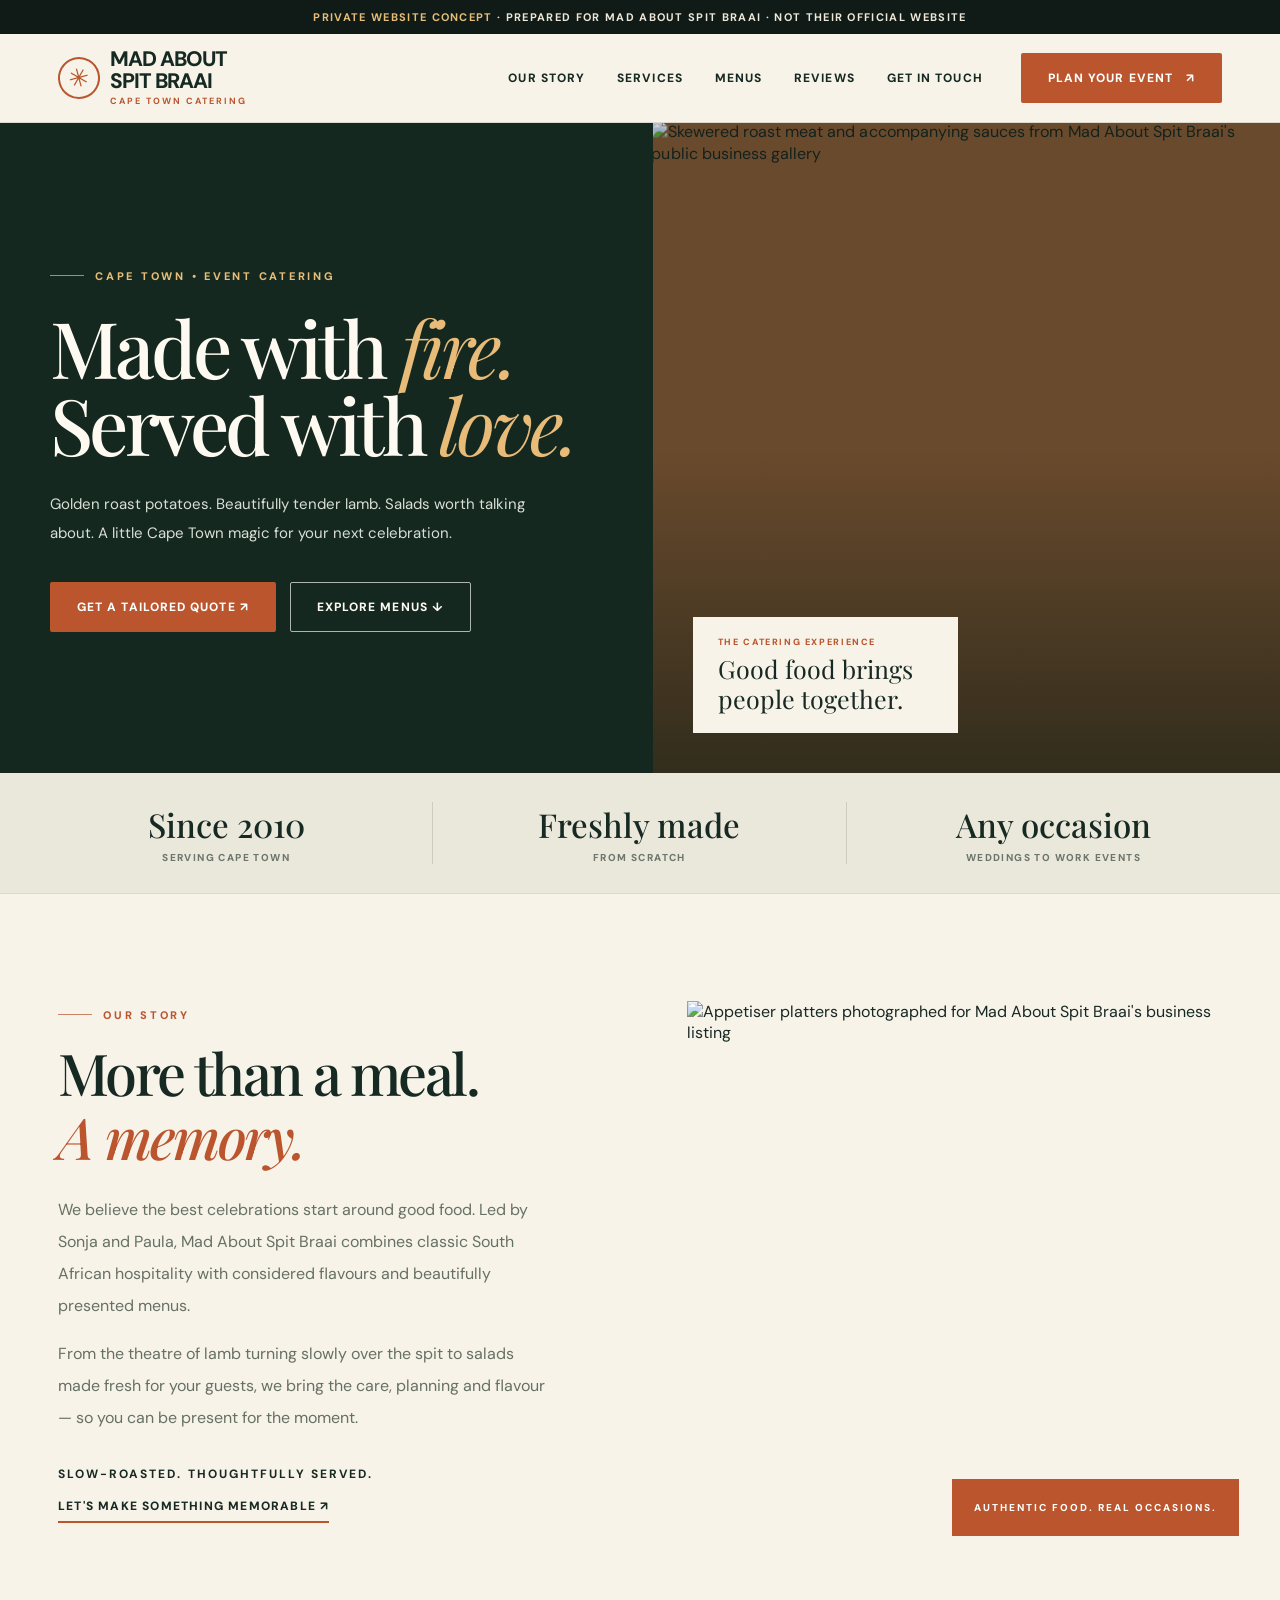
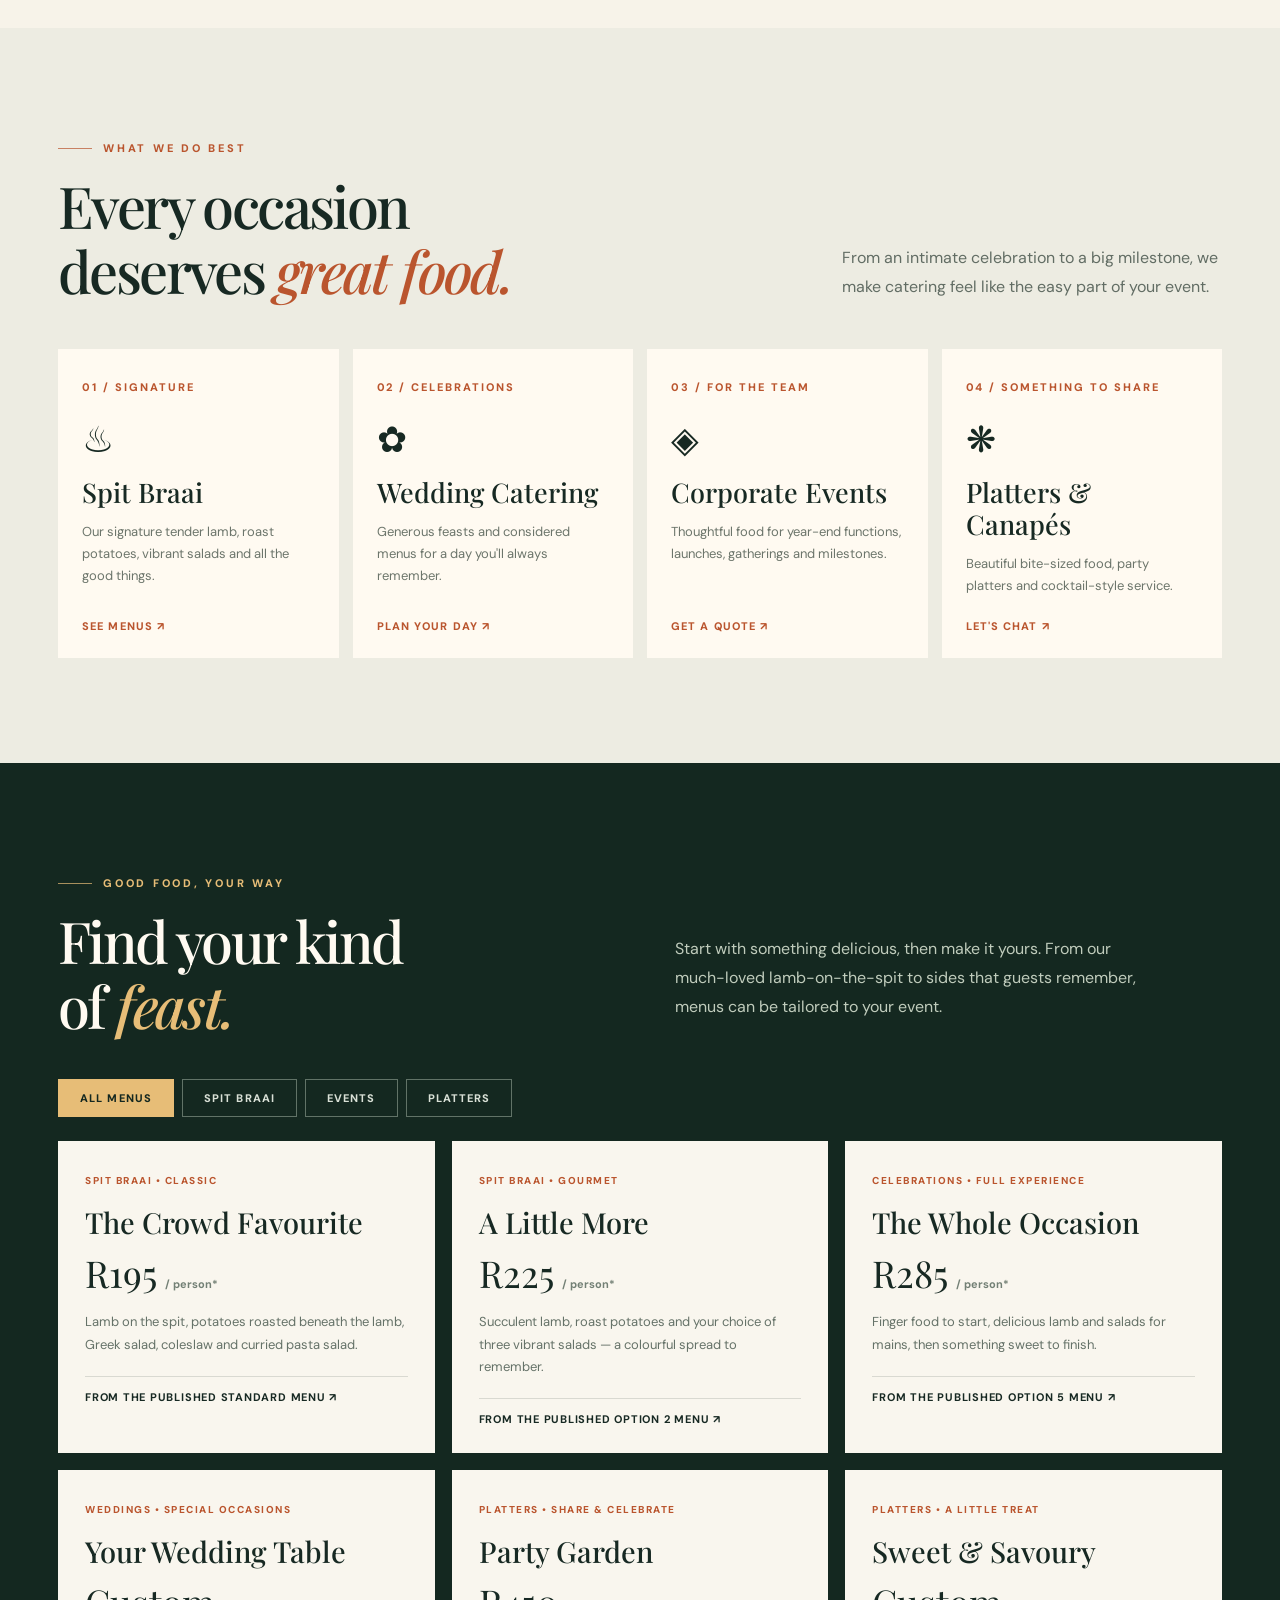
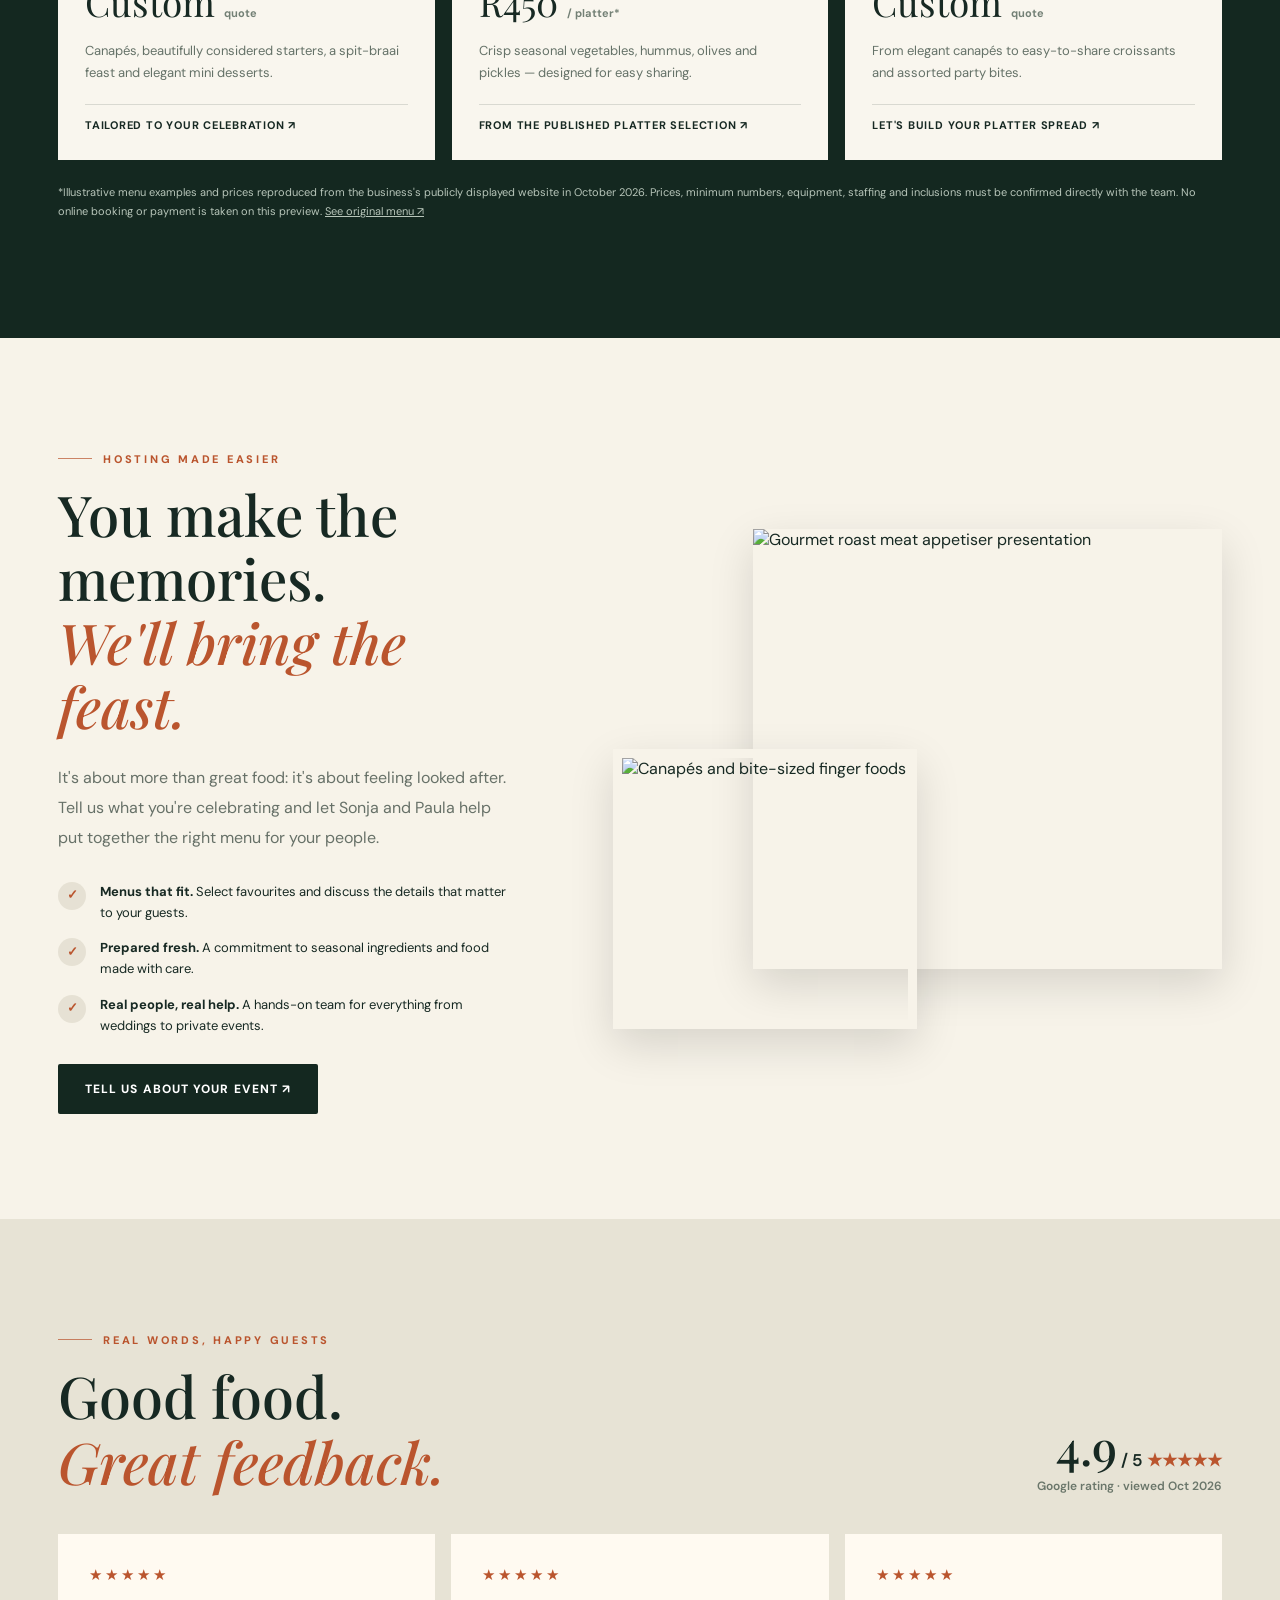
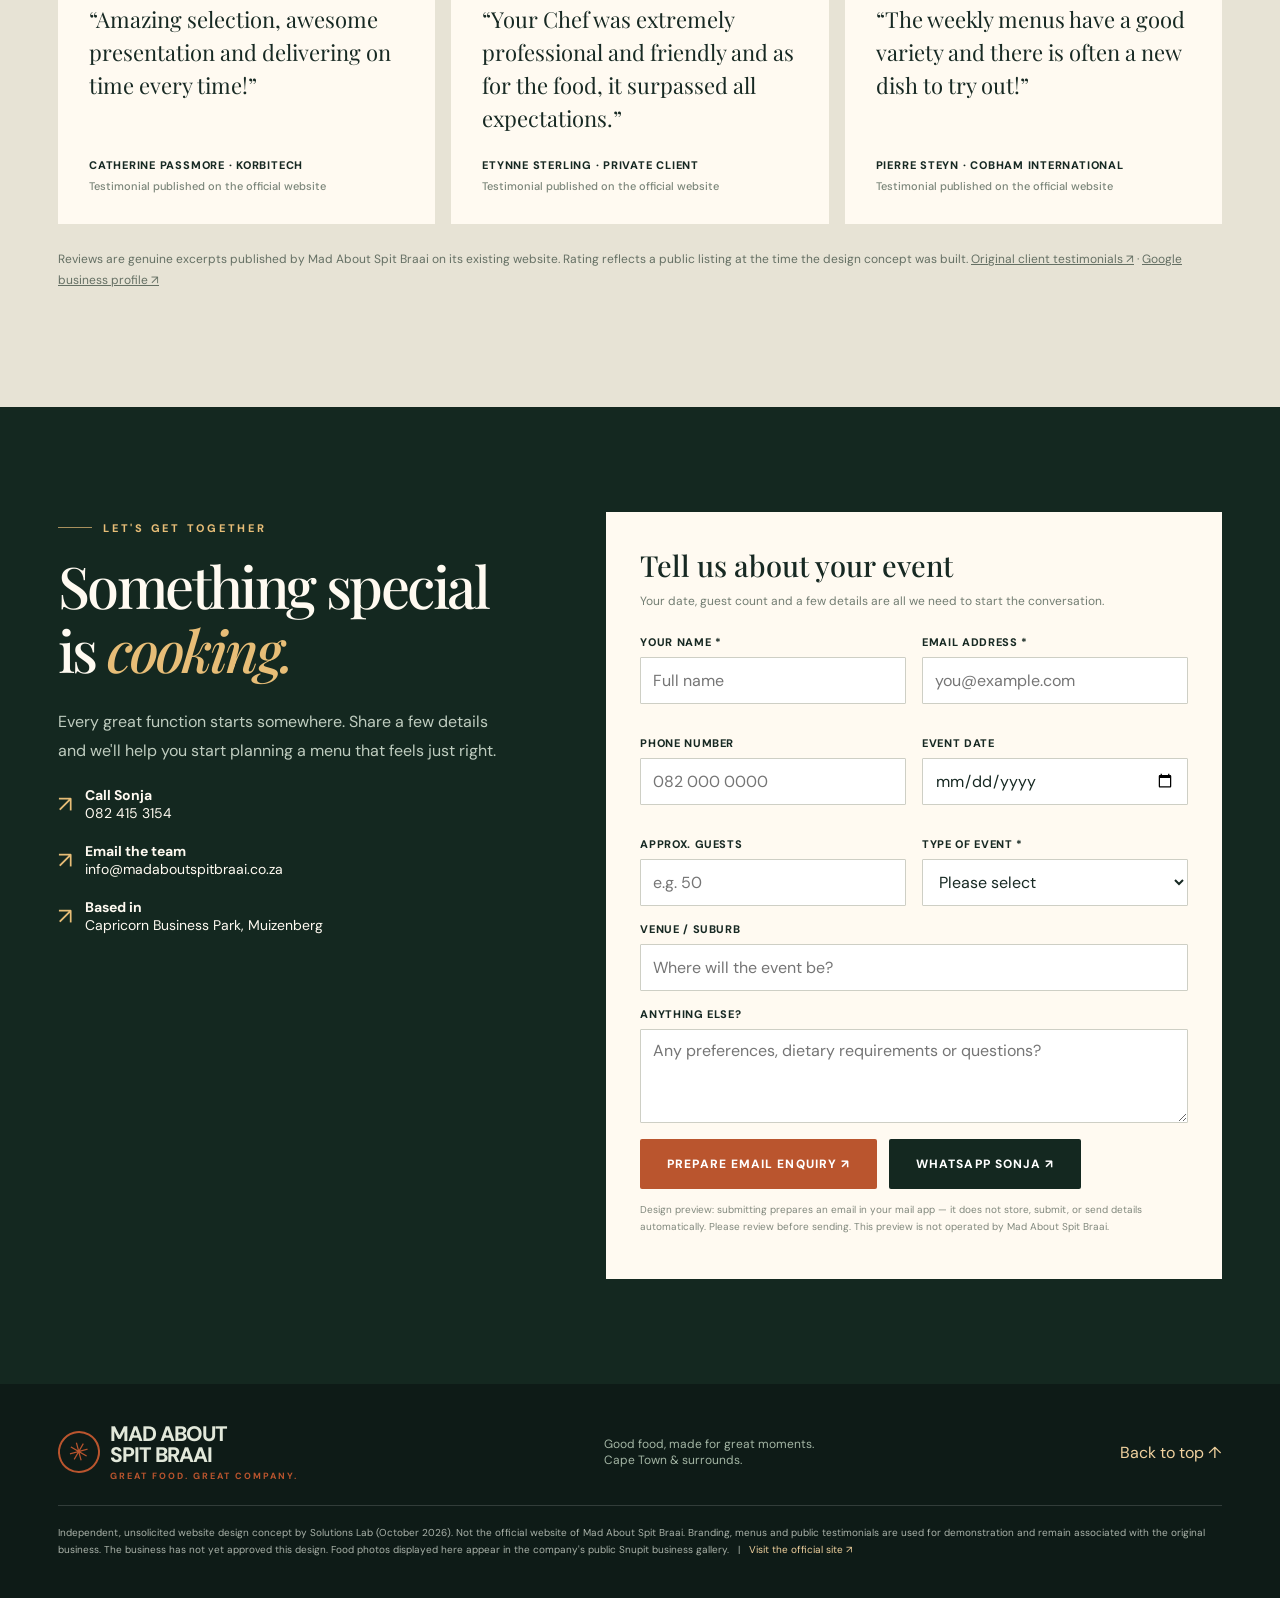
==== mad-about-spit-braai-concept/index.html @ 14ebb10b "Add independent Mad About Spit Braai catering concept landing page" ====
<!doctype html>
<html lang="en-ZA">
<head>
<meta charset="UTF-8"><meta name="viewport" content="width=device-width, initial-scale=1">
<meta name="theme-color" content="#18302b"><meta name="robots" content="noindex,nofollow">
<meta name="description" content="A fresh website concept for Mad About Spit Braai — memorable Cape Town catering, from slow-roasted lamb to elegant event menus.">
<title>Mad About Spit Braai | Cape Town Event Catering — Design Concept</title>
<link rel="preconnect" href="https://fonts.googleapis.com"><link rel="preconnect" href="https://fonts.gstatic.com" crossorigin>
<link href="https://fonts.googleapis.com/css2?family=DM+Sans:wght@400;500;600;700;800&family=Playfair+Display:wght@400;500;600;700&display=swap" rel="stylesheet">
<style>
:root{--ink:#172923;--deep:#142820;--cream:#f7f3e9;--paper:#fffaf1;--terra:#ba552e;--gold:#e7bd77;--muted:#6c776e;--line:#dcd9cc;--round:18px}
*{box-sizing:border-box}html{scroll-behavior:smooth;scroll-padding-top:90px}body{margin:0;background:var(--cream);color:var(--ink);font-family:"DM Sans",sans-serif;-webkit-font-smoothing:antialiased}button,input,select,textarea{font:inherit}a{color:inherit;text-decoration:none}img{display:block;max-width:100%}button{cursor:pointer}::selection{background:var(--gold);color:var(--ink)}.container{max-width:1240px;margin:auto;padding:0 38px}.preview{background:#101b17;color:#ede8d9;font-size:11px;font-weight:700;letter-spacing:.12em;text-transform:uppercase;text-align:center;padding:10px 15px}.preview span{color:var(--gold)}.header{height:89px;background:rgba(247,243,233,.97);border-bottom:1px solid var(--line);position:sticky;top:0;z-index:30;backdrop-filter:blur(14px)}.nav{height:100%;display:flex;align-items:center;gap:38px;justify-content:space-between}.brand{display:flex;align-items:center;gap:10px;flex-shrink:0}.brand-mark{width:42px;height:42px;border:2px solid var(--terra);display:grid;place-items:center;border-radius:50%;color:var(--terra);font-size:25px;transform:rotate(-15deg)}.brand-text{font-weight:800;line-height:1.03;letter-spacing:-.045em;font-size:21px}.brand-text small{display:block;letter-spacing:.22em;font-size:9px;font-weight:700;margin-top:5px;color:var(--terra)}.navlinks{display:flex;align-items:center;gap:32px;margin-left:auto;font-size:12px;text-transform:uppercase;letter-spacing:.09em;font-weight:800}.navlinks a:hover{color:var(--terra)}.btn{display:inline-flex;justify-content:center;align-items:center;gap:13px;border:1px solid transparent;border-radius:2px;min-height:50px;padding:0 26px;font-size:12px;font-weight:800;letter-spacing:.09em;text-transform:uppercase;transition:transform .2s,background .2s,color .2s}.btn:hover{transform:translateY(-2px)}.btn-primary{background:var(--terra);color:white}.btn-primary:hover{background:#a14626}.btn-dark{background:var(--deep);color:white}.btn-dark:hover{background:#32493d}.btn-outline{color:var(--paper);border-color:rgba(255,255,255,.65)}.btn-outline:hover{background:#ffffff20}.menu-btn{display:none;border:0;background:transparent;font-size:28px;color:var(--ink)}
.eyebrow{text-transform:uppercase;font-weight:800;font-size:11px;letter-spacing:.25em;display:inline-flex;align-items:center;gap:11px}.eyebrow:before{content:"";height:1px;width:34px;background:currentColor;opacity:.7}.hero{min-height:650px;display:grid;grid-template-columns:51% 49%;position:relative}.hero-copy{background:var(--deep);color:var(--paper);padding:80px max(45px,calc((100vw - 1180px)/2)) 75px max(38px,calc((100vw - 1180px)/2));display:flex;flex-direction:column;align-items:flex-start;justify-content:center}.hero .eyebrow{color:var(--gold)}h1,h2,h3,.serif{font-family:"Playfair Display",Georgia,serif;font-weight:500}h1{font-size:clamp(62px,6.1vw,101px);line-height:.99;letter-spacing:-.048em;margin:26px 0}h1 em{color:#e8bb79;font-weight:400} .hero-p{font-size:15px;color:#d9dfd4;line-height:1.95;max-width:490px;margin:0 0 34px}.hero-actions{display:flex;gap:14px;flex-wrap:wrap}.hero-media{min-height:600px;position:relative;overflow:hidden;background:#6a4a2d}.hero-media img{width:100%;height:100%;object-fit:cover;object-position:44% 50%;filter:brightness(.81) saturate(1.04);transform:scale(1.005)}.hero-media:after{content:"";position:absolute;inset:0;background:linear-gradient(0deg,rgba(5,22,15,.56),transparent 50%)}.hero-stamp{position:absolute;bottom:40px;left:40px;z-index:2;background:var(--cream);color:var(--ink);padding:19px 25px;font-family:"Playfair Display",serif;font-size:25px;line-height:1.2;max-width:265px}.hero-stamp span{font:800 9px "DM Sans",sans-serif;letter-spacing:.18em;text-transform:uppercase;color:var(--terra);display:block;margin-bottom:6px}
.stats{border-bottom:1px solid var(--line);background:#eae7db}.stats-row{display:grid;grid-template-columns:repeat(3,1fr);padding:29px 0}.stat{text-align:center;border-right:1px solid #cbcdbf}.stat:last-child{border-right:0}.stat strong{display:block;font:500 33px "Playfair Display",serif}.stat span{display:block;font-size:10px;text-transform:uppercase;letter-spacing:.14em;font-weight:800;color:#6d766c;margin-top:5px}
section{padding:105px 0}.section-head{display:flex;gap:30px;align-items:end;justify-content:space-between;margin-bottom:47px}.section-head h2,.intro h2,.menu-intro h2,.quote-intro h2{font-size:clamp(40px,4.5vw,67px);line-height:1.12;letter-spacing:-.045em;margin:18px 0 0}.section-head p{max-width:380px;line-height:1.8;color:#626d64;margin:0}.emphasis{font-style:italic;color:var(--terra)}
.intro-layout{display:grid;grid-template-columns:1fr 1fr;gap:8%;align-items:center}.intro-photo{height:520px;position:relative}.intro-photo img{width:100%;height:100%;object-fit:cover}.intro-photo:after{content:"AUTHENTIC FOOD. REAL OCCASIONS.";position:absolute;bottom:-15px;right:-17px;padding:22px;background:var(--terra);color:#fff;font-size:10px;letter-spacing:.2em;font-weight:800}.intro h2{margin-bottom:25px}.intro p{color:#667065;line-height:2;max-width:490px}.intro h4{font-size:12px;letter-spacing:.17em;text-transform:uppercase;margin:32px 0 9px}.intro .under{display:inline-block;border-bottom:2px solid var(--terra);padding:7px 0;font-weight:800;font-size:12px;letter-spacing:.1em;text-transform:uppercase}
.services{background:#edece2}.service-grid{display:grid;grid-template-columns:repeat(4,minmax(0,1fr));gap:14px}.service{background:var(--paper);min-height:280px;padding:31px 24px 25px;display:flex;flex-direction:column;transition:transform .2s,box-shadow .2s}.service:hover{transform:translateY(-5px);box-shadow:0 12px 24px #0000000e}.service .num{font-size:11px;letter-spacing:.18em;color:var(--terra);font-weight:800}.service .glyph{font-size:36px;margin:22px 0 14px}.service h3{font-size:27px;line-height:1.18;margin:0 0 12px}.service p{font-size:13px;line-height:1.7;color:#6c756b;margin:0}.service a{font-weight:800;text-transform:uppercase;letter-spacing:.1em;font-size:11px;margin-top:auto;padding-top:22px;color:var(--terra)}
.menus{background:var(--deep);color:var(--paper)}.menu-top{display:grid;grid-template-columns:1fr 1fr;gap:70px;align-items:end;margin-bottom:42px}.menu-top p{color:#c0ccbc;line-height:1.8;max-width:470px}.menus h2 em{color:var(--gold);font-style:italic}.filter-row{display:flex;gap:8px;flex-wrap:wrap;margin-bottom:24px}.filter{border:1px solid #617367;color:#d9e0d6;background:transparent;padding:11px 21px;font-size:11px;text-transform:uppercase;letter-spacing:.1em;font-weight:800}.filter[aria-pressed="true"]{background:var(--gold);color:var(--deep);border-color:var(--gold)}.menu-cards{display:grid;grid-template-columns:repeat(3,1fr);gap:17px}.menu-card{background:#f9f6ee;color:var(--ink);padding:27px;min-height:290px}.menu-card[hidden]{display:none}.menu-card .kicker{font-size:10px;text-transform:uppercase;letter-spacing:.15em;color:var(--terra);font-weight:800}.menu-card h3{font-size:29px;margin:14px 0 7px}.menu-card .price{font-family:"Playfair Display",serif;font-size:37px;display:block;margin-bottom:14px}.menu-card .price small{font:700 11px "DM Sans",sans-serif;color:#738075}.menu-card p{font-size:13px;color:#657268;line-height:1.7;margin:0 0 20px}.menu-card .card-foot{border-top:1px solid #d9d9d1;padding-top:13px;font-size:11px;text-transform:uppercase;letter-spacing:.07em;font-weight:700}.menu-note{color:#b7c5b9;font-size:11px;line-height:1.8;margin-top:23px}
.feature{background:var(--cream)}.feature-split{display:grid;grid-template-columns:.85fr 1.15fr;gap:9%;align-items:center}.feature-copy h2{font-size:clamp(40px,4.4vw,68px);line-height:1.14;margin:16px 0 24px}.feature-copy p{color:#677168;line-height:1.9}.feature-points{margin:28px 0;display:grid;gap:15px}.feature-point{display:flex;gap:14px;align-items:start;font-size:13px;line-height:1.6}.feature-point b{border-radius:50%;background:#e6e1d4;width:28px;height:28px;display:grid;place-items:center;flex-shrink:0;color:var(--terra)}.feature-images{position:relative;min-height:500px}.feature-images img{width:77%;height:440px;object-fit:cover;margin-left:auto;box-shadow:0 16px 42px #0002}.feature-small{position:absolute;bottom:0;left:0;width:50%!important;height:280px!important;border:9px solid var(--cream)}
.reviews{background:#e7e3d5}.reviews-top{display:flex;align-items:end;justify-content:space-between;gap:25px;margin-bottom:40px}.reviews-top h2{font-size:clamp(40px,4.5vw,67px);margin:15px 0 0;line-height:1.15}.rating{font:600 17px "DM Sans",sans-serif;text-align:right}.rating strong{font:500 48px "Playfair Display",serif}.rating small{display:block;color:#6a766a;font-size:12px}.review-grid{display:grid;grid-template-columns:repeat(3,1fr);gap:16px}.review{background:#fffaf1;padding:31px;display:flex;flex-direction:column;min-height:230px}.stars{color:var(--terra);font-size:15px;letter-spacing:3px}.review q{font:400 22px/1.5 "Playfair Display",serif;display:block;margin:18px 0 23px}.review .author{margin-top:auto;font-size:11px;text-transform:uppercase;letter-spacing:.07em;font-weight:800}.review .author small{display:block;margin-top:7px;text-transform:none;letter-spacing:0;font-size:11px;font-weight:500;color:#7a8579}.reviews-note{color:#657064;font-size:12px;margin-top:25px;line-height:1.7}
.quote{background:var(--deep);color:var(--paper)}.quote-layout{display:grid;grid-template-columns:.85fr 1.15fr;gap:8%;align-items:start}.quote-intro p{color:#bfccbf;line-height:1.85;margin-top:25px}.contact-detail{display:flex;gap:13px;align-items:center;margin-top:20px;font-size:14px}.contact-detail i{font-style:normal;color:var(--gold);font-size:23px}.form-panel{background:var(--paper);color:var(--ink);padding:34px}.form-panel h3{font-size:29px;margin:0 0 7px}.form-panel .helper{font-size:12px;line-height:1.7;color:#727d72;margin:0 0 23px}.field-grid{display:grid;grid-template-columns:1fr 1fr;gap:16px}.field{display:flex;flex-direction:column;gap:8px;margin-bottom:16px}.field label{font-size:11px;font-weight:800;letter-spacing:.06em;text-transform:uppercase}.field input,.field select,.field textarea{height:47px;border:1px solid #cecfc5;padding:10px 12px;background:white;border-radius:1px;outline:none;color:var(--ink);min-width:0}.field textarea{height:94px;resize:vertical}.field input:focus,.field select:focus,.field textarea:focus{border-color:var(--terra);box-shadow:0 0 0 2px #ba552e20}.form-actions{display:flex;gap:12px;align-items:center;flex-wrap:wrap}.form-note{font-size:10px;color:#80887d;line-height:1.7;margin-top:12px}.footer{background:#0e1b17;color:#e2e8da;padding:40px 0}.footer-inner{display:flex;align-items:center;justify-content:space-between;gap:20px;flex-wrap:wrap}.footer p{font-size:12px;color:#a3b5a4}.footer a{color:#f0d19e}.footer-legal{border-top:1px solid #ffffff26;margin-top:24px;padding-top:18px;font-size:10px;color:#aab2a9;line-height:1.7}.sticky-cta{display:none}
@media(max-width:1000px){.navlinks{gap:16px}.container{padding:0 24px}.hero-copy{padding:70px 35px}.service-grid{grid-template-columns:repeat(2,1fr)}.menu-cards{grid-template-columns:repeat(2,1fr)}.review-grid{grid-template-columns:repeat(2,1fr)}.review:last-child{grid-column:1/-1}.feature-split{gap:5%}}
@media(max-width:760px){.container{padding:0 20px}.preview{font-size:9px}.header{height:70px}.nav>.btn{display:none}.menu-btn{display:block}.navlinks{display:none;position:absolute;top:70px;left:0;right:0;background:var(--cream);padding:22px 25px 27px;flex-direction:column;align-items:stretch;gap:20px;box-shadow:0 15px 18px #0002}.navlinks.open{display:flex}.brand-text{font-size:17px}.brand-mark{width:36px;height:36px}.hero{display:flex;flex-direction:column}.hero-copy{padding:55px 24px 60px}.hero-copy h1{font-size:clamp(57px,14vw,78px)}.hero-media{min-height:350px;max-height:450px;height:65vw}.hero-stamp{left:18px;bottom:18px;font-size:20px;padding:14px 17px}.stats-row{padding:23px 0;gap:4px}.stat strong{font-size:23px}.stat span{font-size:8px;letter-spacing:.07em}section{padding:72px 0}.section-head,.reviews-top{align-items:start;flex-direction:column;gap:15px}.section-head h2,.intro h2,.menu-intro h2,.feature-copy h2,.quote-intro h2,.reviews h2{font-size:42px}.intro-layout,.feature-split,.quote-layout,.menu-top{grid-template-columns:1fr;gap:30px}.intro-photo{height:360px;order:1}.intro{order:0}.intro-photo:after{right:5px}.menu-cards,.review-grid{grid-template-columns:1fr}.review:last-child{grid-column:auto}.feature-images{min-height:310px}.feature-images img{height:280px}.feature-small{height:175px!important}.rating{text-align:left}.form-panel{padding:22px}.field-grid{grid-template-columns:1fr;gap:0}.footer{padding-bottom:90px}.sticky-cta{display:flex;position:fixed;bottom:0;left:0;right:0;z-index:28;background:var(--terra);color:white;justify-content:center;align-items:center;height:58px;text-transform:uppercase;font-size:12px;letter-spacing:.09em;font-weight:800;box-shadow:0 -10px 25px #0003}.nav{gap:15px}}@media(prefers-reduced-motion:reduce){html{scroll-behavior:auto}*,*:before,*:after{transition:none!important;animation:none!important}}
</style>
</head>
<body>
<div class="preview"><span>Private website concept</span> · Prepared for Mad About Spit Braai · Not their official website</div>
<header class="header"><nav class="nav container" aria-label="Main navigation"><a class="brand" href="#top" aria-label="Mad About Spit Braai home"><span class="brand-mark">✳</span><span class="brand-text">MAD ABOUT<br>SPIT BRAAI<small>CAPE TOWN CATERING</small></span></a><div class="navlinks" id="navlinks"><a href="#about">Our story</a><a href="#services">Services</a><a href="#menus">Menus</a><a href="#reviews">Reviews</a><a href="#quote">Get in touch</a></div><a class="btn btn-primary" href="#quote">Plan your event <span aria-hidden="true">↗</span></a><button class="menu-btn" type="button" aria-label="Toggle menu" aria-expanded="false" aria-controls="navlinks" id="mobile-menu">☰</button></nav></header>
<main id="top">
<section class="hero" aria-labelledby="hero-title" style="padding:0"><div class="hero-copy"><div class="eyebrow">Cape Town • Event catering</div><h1 id="hero-title">Made with <em>fire.</em><br>Served with <em>love.</em></h1><p class="hero-p">Golden roast potatoes. Beautifully tender lamb. Salads worth talking about. A little Cape Town magic for your next celebration.</p><div class="hero-actions"><a class="btn btn-primary" href="#quote">Get a tailored quote ↗</a><a class="btn btn-outline" href="#menus">Explore menus ↓</a></div></div><div class="hero-media"><img src="https://www.snupit.co.za/content/photos/363969/363969-47be278d-78ea-4991-b6c3-64a6fa7dfa8b.jpg" alt="Skewered roast meat and accompanying sauces from Mad About Spit Braai's public business gallery" fetchpriority="high"><div class="hero-stamp"><span>The catering experience</span>Good food brings people together.</div></div></section>
<div class="stats"><div class="container stats-row"><div class="stat"><strong>Since 2010</strong><span>Serving Cape Town</span></div><div class="stat"><strong>Freshly made</strong><span>From scratch</span></div><div class="stat"><strong>Any occasion</strong><span>Weddings to work events</span></div></div></div>
<section id="about"><div class="container intro-layout"><div class="intro"><div class="eyebrow" style="color:var(--terra)">Our story</div><h2>More than a meal.<br><span class="emphasis">A memory.</span></h2><p>We believe the best celebrations start around good food. Led by Sonja and Paula, Mad About Spit Braai combines classic South African hospitality with considered flavours and beautifully presented menus.</p><p>From the theatre of lamb turning slowly over the spit to salads made fresh for your guests, we bring the care, planning and flavour — so you can be present for the moment.</p><h4>Slow-roasted. Thoughtfully served.</h4><a class="under" href="#quote">Let's make something memorable ↗</a></div><div class="intro-photo"><img loading="lazy" src="https://www.snupit.co.za/content/photos/363969/363969-740e04ae-f44c-4d8f-85fb-b9aead842db5.jpg" alt="Appetiser platters photographed for Mad About Spit Braai's business listing"></div></div></section>
<section class="services" id="services"><div class="container"><div class="section-head"><div><div class="eyebrow" style="color:var(--terra)">What we do best</div><h2>Every occasion<br>deserves <em class="emphasis">great food.</em></h2></div><p>From an intimate celebration to a big milestone, we make catering feel like the easy part of your event.</p></div><div class="service-grid"><article class="service"><span class="num">01 / SIGNATURE</span><div class="glyph" aria-hidden="true">♨</div><h3>Spit Braai</h3><p>Our signature tender lamb, roast potatoes, vibrant salads and all the good things.</p><a href="#menus">See menus ↗</a></article><article class="service"><span class="num">02 / CELEBRATIONS</span><div class="glyph" aria-hidden="true">✿</div><h3>Wedding Catering</h3><p>Generous feasts and considered menus for a day you'll always remember.</p><a href="#quote">Plan your day ↗</a></article><article class="service"><span class="num">03 / FOR THE TEAM</span><div class="glyph" aria-hidden="true">◈</div><h3>Corporate Events</h3><p>Thoughtful food for year-end functions, launches, gatherings and milestones.</p><a href="#quote">Get a quote ↗</a></article><article class="service"><span class="num">04 / SOMETHING TO SHARE</span><div class="glyph" aria-hidden="true">❋</div><h3>Platters &amp; Canapés</h3><p>Beautiful bite-sized food, party platters and cocktail-style service.</p><a href="#quote">Let's chat ↗</a></article></div></div></section>
<section id="menus" class="menus"><div class="container"><div class="menu-top"><div class="menu-intro"><div class="eyebrow" style="color:var(--gold)">Good food, your way</div><h2>Find your kind<br>of <em>feast.</em></h2></div><p>Start with something delicious, then make it yours. From our much-loved lamb-on-the-spit to sides that guests remember, menus can be tailored to your event.</p></div><div class="filter-row" aria-label="Filter menu examples"><button type="button" class="filter" data-filter="all" aria-pressed="true">All menus</button><button type="button" class="filter" data-filter="spit" aria-pressed="false">Spit braai</button><button type="button" class="filter" data-filter="event" aria-pressed="false">Events</button><button type="button" class="filter" data-filter="platters" aria-pressed="false">Platters</button></div><div class="menu-cards">
<article class="menu-card" data-category="spit"><span class="kicker">Spit braai • Classic</span><h3>The Crowd Favourite</h3><span class="price">R195 <small>/ person*</small></span><p>Lamb on the spit, potatoes roasted beneath the lamb, Greek salad, coleslaw and curried pasta salad.</p><div class="card-foot">From the published Standard menu ↗</div></article>
<article class="menu-card" data-category="spit"><span class="kicker">Spit braai • Gourmet</span><h3>A Little More</h3><span class="price">R225 <small>/ person*</small></span><p>Succulent lamb, roast potatoes and your choice of three vibrant salads — a colourful spread to remember.</p><div class="card-foot">From the published Option 2 menu ↗</div></article>
<article class="menu-card" data-category="event"><span class="kicker">Celebrations • Full experience</span><h3>The Whole Occasion</h3><span class="price">R285 <small>/ person*</small></span><p>Finger food to start, delicious lamb and salads for mains, then something sweet to finish.</p><div class="card-foot">From the published Option 5 menu ↗</div></article>
<article class="menu-card" data-category="event"><span class="kicker">Weddings • Special occasions</span><h3>Your Wedding Table</h3><span class="price">Custom <small>quote</small></span><p>Canapés, beautifully considered starters, a spit-braai feast and elegant mini desserts.</p><div class="card-foot">Tailored to your celebration ↗</div></article>
<article class="menu-card" data-category="platters"><span class="kicker">Platters • Share &amp; celebrate</span><h3>Party Garden</h3><span class="price">R450 <small>/ platter*</small></span><p>Crisp seasonal vegetables, hummus, olives and pickles — designed for easy sharing.</p><div class="card-foot">From the published platter selection ↗</div></article>
<article class="menu-card" data-category="platters"><span class="kicker">Platters • A little treat</span><h3>Sweet &amp; Savoury</h3><span class="price">Custom <small>quote</small></span><p>From elegant canapés to easy-to-share croissants and assorted party bites.</p><div class="card-foot">Let's build your platter spread ↗</div></article>
</div><p class="menu-note">*Illustrative menu examples and prices reproduced from the business's publicly displayed website in October 2026. Prices, minimum numbers, equipment, staffing and inclusions must be confirmed directly with the team. No online booking or payment is taken on this preview. <a style="text-decoration:underline" target="_blank" rel="noopener" href="https://madaboutspitbraai.co.za/spit-braai-cape-town-2/">See original menu ↗</a></p></div></section>
<section class="feature"><div class="container feature-split"><div class="feature-copy"><div class="eyebrow" style="color:var(--terra)">Hosting made easier</div><h2>You make the memories.<br><span class="emphasis">We'll bring the feast.</span></h2><p>It's about more than great food: it's about feeling looked after. Tell us what you're celebrating and let Sonja and Paula help put together the right menu for your people.</p><div class="feature-points"><div class="feature-point"><b>✓</b><span><strong>Menus that fit.</strong> Select favourites and discuss the details that matter to your guests.</span></div><div class="feature-point"><b>✓</b><span><strong>Prepared fresh.</strong> A commitment to seasonal ingredients and food made with care.</span></div><div class="feature-point"><b>✓</b><span><strong>Real people, real help.</strong> A hands-on team for everything from weddings to private events.</span></div></div><a class="btn btn-dark" href="#quote">Tell us about your event ↗</a></div><div class="feature-images"><img loading="lazy" src="https://www.snupit.co.za/content/photos/363969/363969-47be278d-78ea-4991-b6c3-64a6fa7dfa8b.jpg" alt="Gourmet roast meat appetiser presentation"><img class="feature-small" loading="lazy" src="https://www.snupit.co.za/content/photos/363969/363969-740e04ae-f44c-4d8f-85fb-b9aead842db5.jpg" alt="Canapés and bite-sized finger foods"></div></div></section>
<section class="reviews" id="reviews"><div class="container"><div class="reviews-top"><div><div class="eyebrow" style="color:var(--terra)">Real words, happy guests</div><h2>Good food.<br><span class="emphasis">Great feedback.</span></h2></div><div class="rating"><strong>4.9</strong> / 5 <span style="color:var(--terra)">★★★★★</span><small>Google rating · viewed Oct 2026</small></div></div><div class="review-grid">
<article class="review"><div class="stars" aria-label="Positive customer testimonial">★★★★★</div><q>Amazing selection, awesome presentation and delivering on time every time!</q><div class="author">Catherine Passmore · Korbitech<small>Testimonial published on the official website</small></div></article>
<article class="review"><div class="stars" aria-label="Positive customer testimonial">★★★★★</div><q>Your Chef was extremely professional and friendly and as for the food, it surpassed all expectations.</q><div class="author">Etynne Sterling · Private client<small>Testimonial published on the official website</small></div></article>
<article class="review"><div class="stars" aria-label="Positive customer testimonial">★★★★★</div><q>The weekly menus have a good variety and there is often a new dish to try out!</q><div class="author">Pierre Steyn · Cobham International<small>Testimonial published on the official website</small></div></article>
</div><p class="reviews-note">Reviews are genuine excerpts published by Mad About Spit Braai on its existing website. Rating reflects a public listing at the time the design concept was built. <a href="https://madaboutspitbraai.co.za/" target="_blank" rel="noopener" style="text-decoration:underline">Original client testimonials ↗</a> · <a href="https://www.google.com/maps/search/?api=1&amp;query=Mad%20About%20Spit%20Braai%20Cape%20Town" target="_blank" rel="noopener" style="text-decoration:underline">Google business profile ↗</a></p></div></section>
<section class="quote" id="quote"><div class="container quote-layout"><div class="quote-intro"><div class="eyebrow" style="color:var(--gold)">Let's get together</div><h2>Something special<br>is <em style="color:var(--gold)">cooking.</em></h2><p>Every great function starts somewhere. Share a few details and we'll help you start planning a menu that feels just right.</p><div class="contact-detail"><i>↗</i><div><b>Call Sonja</b><br><a href="tel:+27824153154">082 415 3154</a></div></div><div class="contact-detail"><i>↗</i><div><b>Email the team</b><br><a href="mailto:info@madaboutspitbraai.co.za">info@madaboutspitbraai.co.za</a></div></div><div class="contact-detail"><i>↗</i><div><b>Based in</b><br>Capricorn Business Park, Muizenberg</div></div></div><div class="form-panel"><h3>Tell us about your event</h3><p class="helper">Your date, guest count and a few details are all we need to start the conversation.</p><form id="event-form"><div class="field-grid"><div class="field"><label for="name">Your name *</label><input id="name" name="name" type="text" placeholder="Full name" required maxlength="100"></div><div class="field"><label for="email">Email address *</label><input id="email" name="email" type="email" placeholder="you@example.com" required maxlength="150"></div><div class="field"><label for="phone">Phone number</label><input id="phone" name="phone" type="tel" placeholder="082 000 0000" maxlength="30"></div><div class="field"><label for="date">Event date</label><input id="date" name="date" type="date"></div><div class="field"><label for="guests">Approx. guests</label><input id="guests" name="guests" type="number" min="1" max="5000" placeholder="e.g. 50"></div><div class="field"><label for="type">Type of event *</label><select id="type" name="type" required><option value="">Please select</option><option>Spit braai</option><option>Wedding</option><option>Corporate event</option><option>Private celebration</option><option>Platters / cocktails</option><option>Something else</option></select></div></div><div class="field"><label for="place">Venue / suburb</label><input id="place" name="place" type="text" placeholder="Where will the event be?" maxlength="150"></div><div class="field"><label for="notes">Anything else?</label><textarea id="notes" name="notes" placeholder="Any preferences, dietary requirements or questions?" maxlength="2000"></textarea></div><div class="form-actions"><button class="btn btn-primary" type="submit">Prepare email enquiry ↗</button><a class="btn btn-dark" id="whatsapp-link" href="https://wa.me/27824153154?text=Hi%20Sonja%2C%20I'd%20like%20to%20ask%20about%20catering%20for%20an%20event." target="_blank" rel="noopener">WhatsApp Sonja ↗</a></div><p class="form-note">Design preview: submitting prepares an email in your mail app — it does not store, submit, or send details automatically. Please review before sending. This preview is not operated by Mad About Spit Braai.</p></form></div></div></section>
</main>
<footer class="footer"><div class="container"><div class="footer-inner"><div class="brand"><span class="brand-mark">✳</span><span class="brand-text">MAD ABOUT<br>SPIT BRAAI<small>GREAT FOOD. GREAT COMPANY.</small></span></div><p>Good food, made for great moments.<br>Cape Town &amp; surrounds.</p><a href="#top">Back to top ↑</a></div><div class="footer-legal">Independent, unsolicited website design concept by Solutions Lab (October 2026). Not the official website of Mad About Spit Braai. Branding, menus and public testimonials are used for demonstration and remain associated with the original business. The business has not yet approved this design. Food photos displayed here appear in the company's public Snupit business gallery. &nbsp; | &nbsp; <a href="https://madaboutspitbraai.co.za/" target="_blank" rel="noopener">Visit the official site ↗</a></div></div></footer>
<a class="sticky-cta" href="#quote">Plan your event <span style="margin-left:12px">↗</span></a>
<script>
(function(){
const menu=document.getElementById('mobile-menu'), links=document.getElementById('navlinks');
menu.addEventListener('click',()=>{let open=links.classList.toggle('open');menu.setAttribute('aria-expanded',String(open));menu.textContent=open?'✕':'☰'});
links.querySelectorAll('a').forEach(a=>a.addEventListener('click',()=>{links.classList.remove('open');menu.setAttribute('aria-expanded','false');menu.textContent='☰'}));
document.querySelectorAll('.filter').forEach(button=>button.addEventListener('click',()=>{const cat=button.dataset.filter;document.querySelectorAll('.filter').forEach(x=>x.setAttribute('aria-pressed',String(x===button)));document.querySelectorAll('.menu-card').forEach(card=>{card.hidden=cat!=='all'&&card.dataset.category!==cat})}));
const form=document.getElementById('event-form');
form.addEventListener('submit',function(event){event.preventDefault();if(!form.reportValidity())return;const data=new FormData(form);const get=x=>String(data.get(x)||'').trim();const body=['Hello Sonja and Paula,','','I would like a catering quote for my event.','', 'Name: '+get('name'),'Email: '+get('email'),'Phone: '+(get('phone')||'Not provided'),'Event date: '+(get('date')||'To be confirmed'),'Approx. guests: '+(get('guests')||'To be confirmed'),'Event type: '+get('type'),'Venue/suburb: '+(get('place')||'To be confirmed'),'Details: '+(get('notes')||'None yet'),'','Kind regards,',get('name')].join('\n');const url='mailto:info@madaboutspitbraai.co.za?subject='+encodeURIComponent('Catering enquiry – '+get('type'))+'&body='+encodeURIComponent(body);window.location.href=url});
})();
</script>
</body></html>
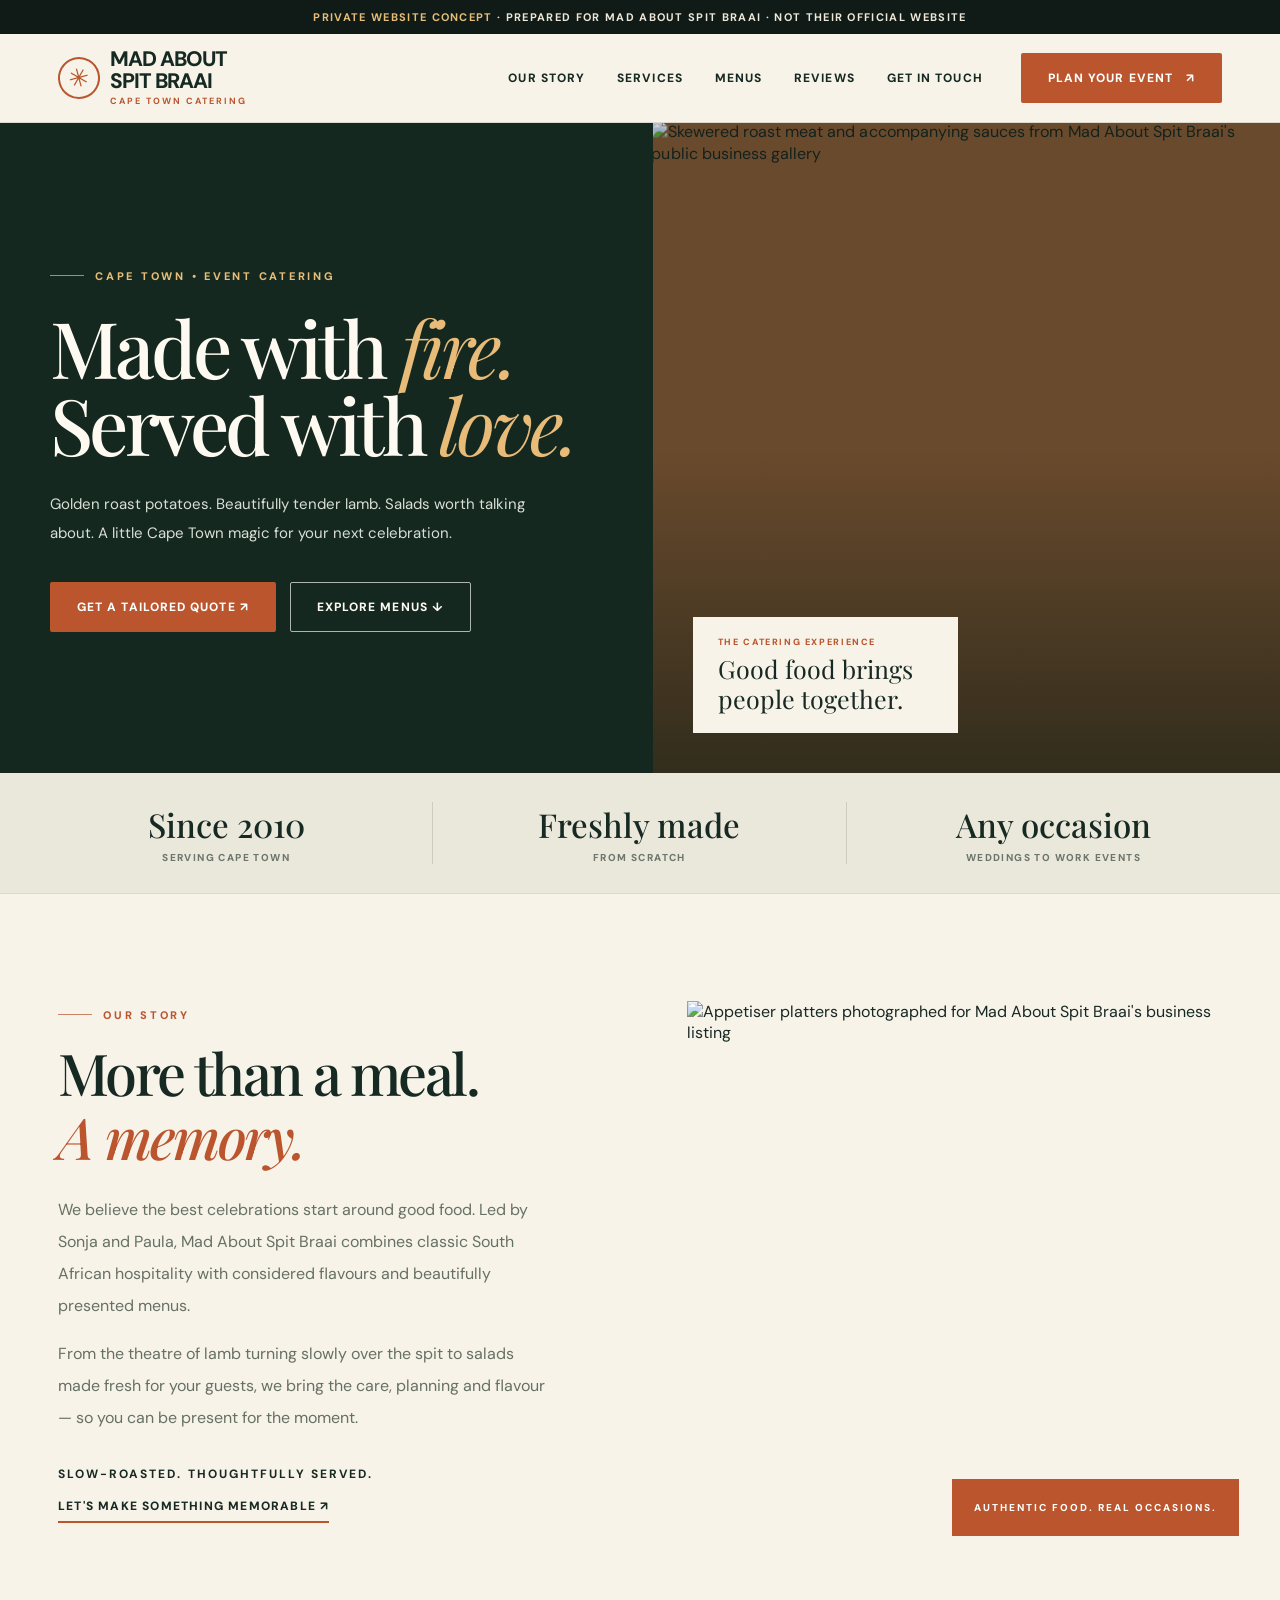
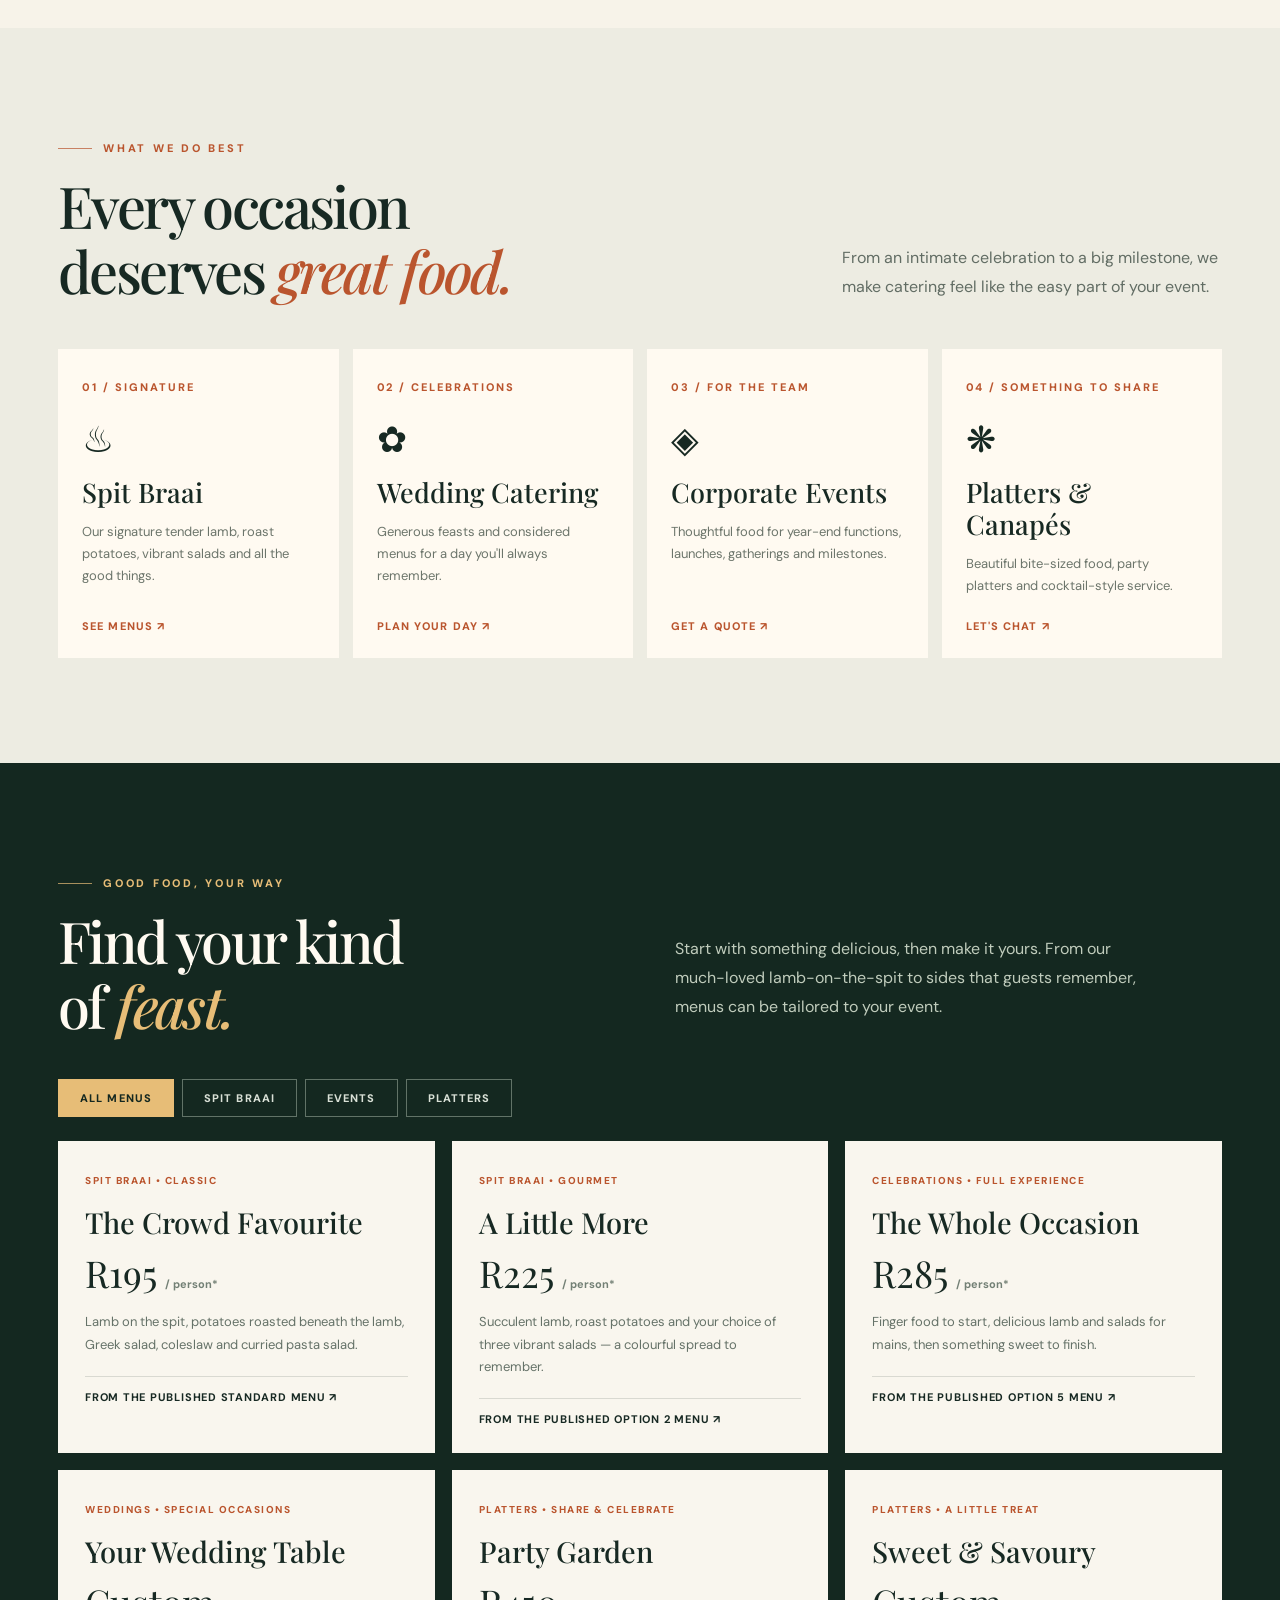
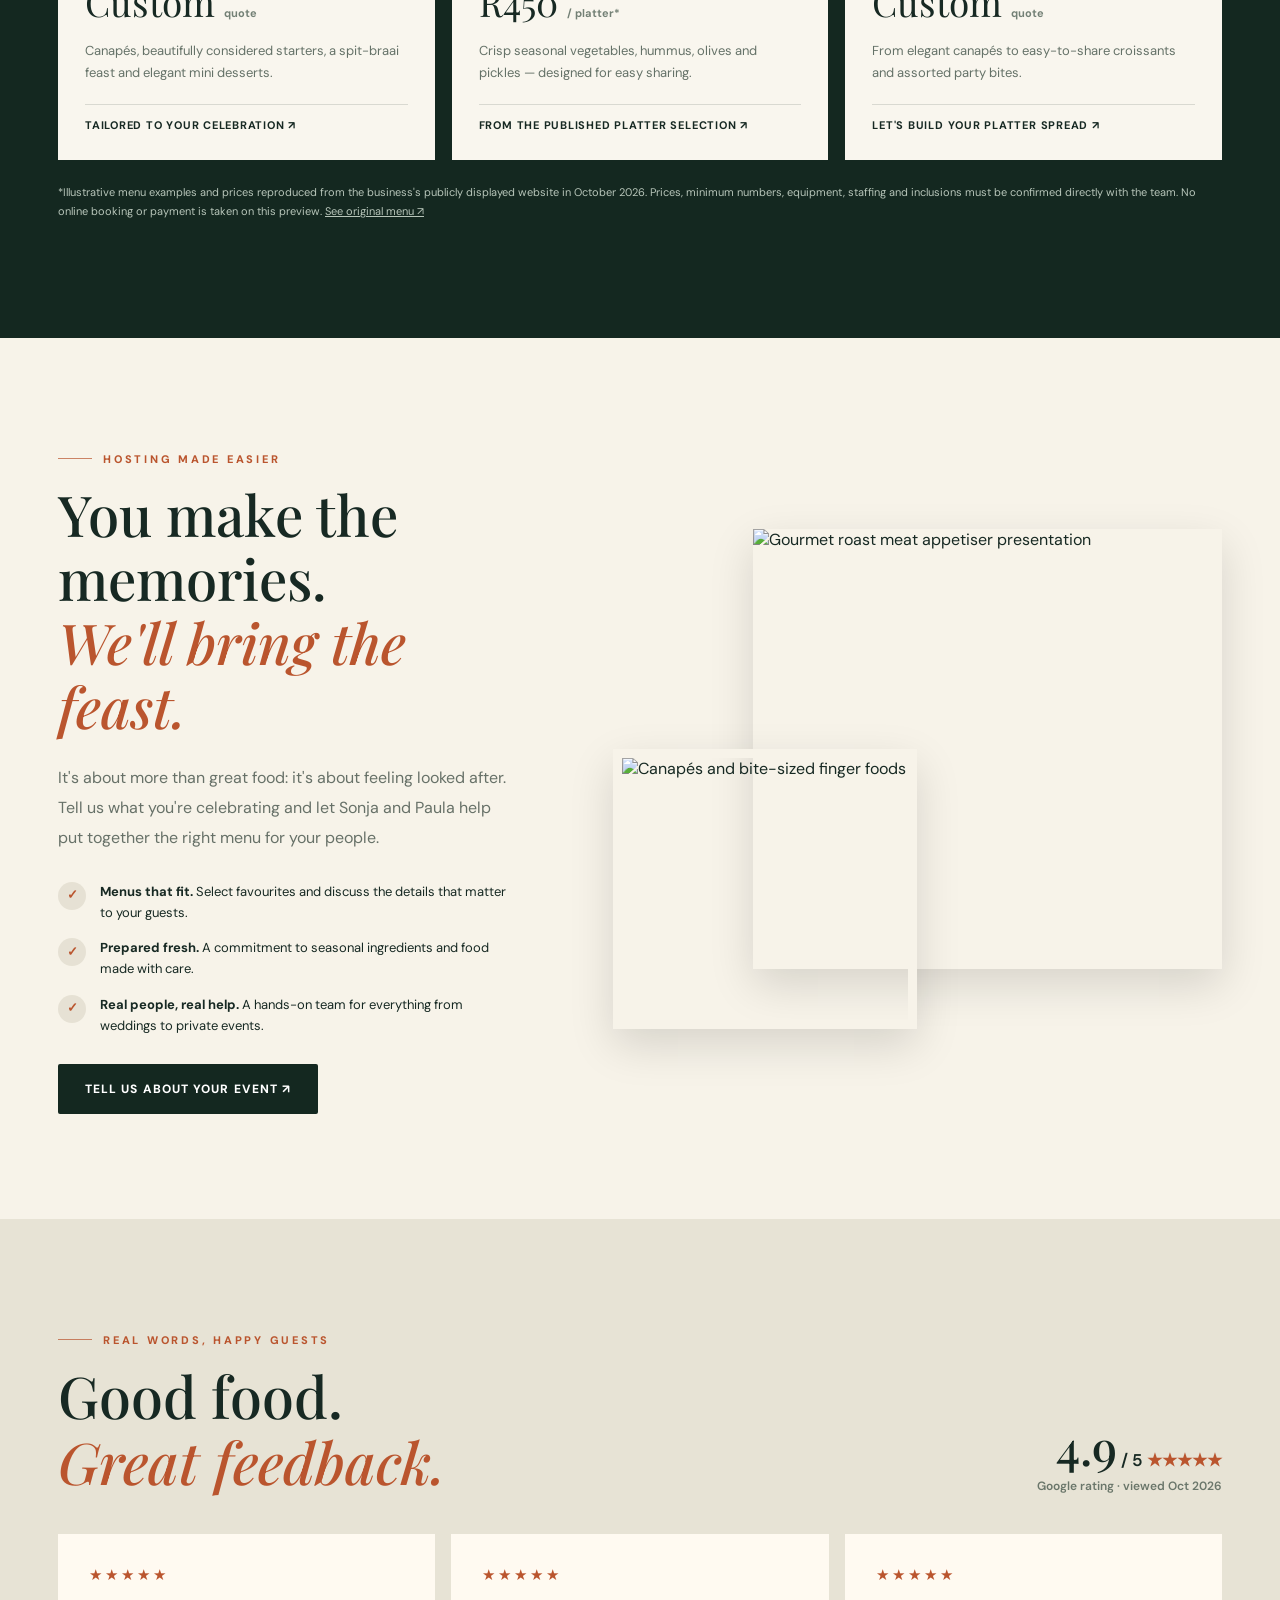
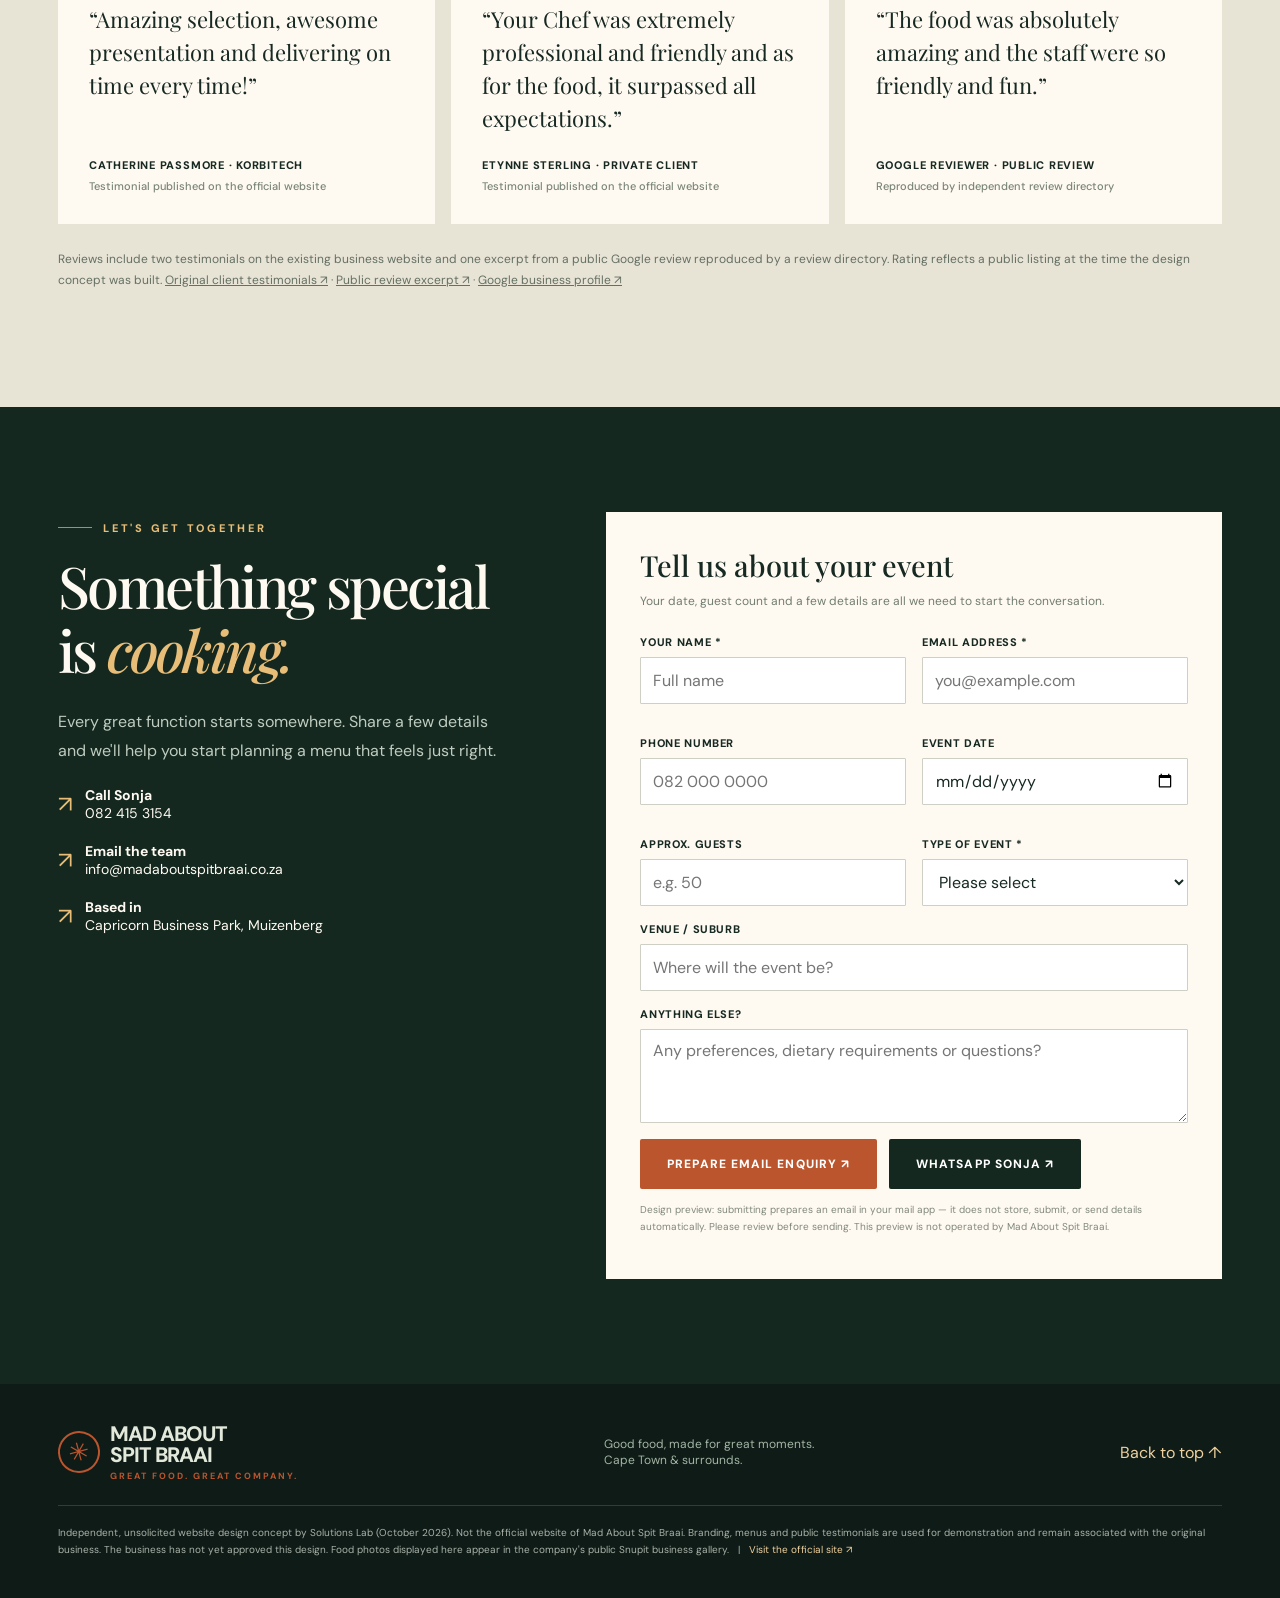
==== commit ad877ab0: "Include public Google review and transparent testimonial sources" ====
--- a/mad-about-spit-braai-concept/index.html
+++ b/mad-about-spit-braai-concept/index.html
@@ -43,8 +43,8 @@
 <section class="reviews" id="reviews"><div class="container"><div class="reviews-top"><div><div class="eyebrow" style="color:var(--terra)">Real words, happy guests</div><h2>Good food.<br><span class="emphasis">Great feedback.</span></h2></div><div class="rating"><strong>4.9</strong> / 5 <span style="color:var(--terra)">★★★★★</span><small>Google rating · viewed Oct 2026</small></div></div><div class="review-grid">
 <article class="review"><div class="stars" aria-label="Positive customer testimonial">★★★★★</div><q>Amazing selection, awesome presentation and delivering on time every time!</q><div class="author">Catherine Passmore · Korbitech<small>Testimonial published on the official website</small></div></article>
 <article class="review"><div class="stars" aria-label="Positive customer testimonial">★★★★★</div><q>Your Chef was extremely professional and friendly and as for the food, it surpassed all expectations.</q><div class="author">Etynne Sterling · Private client<small>Testimonial published on the official website</small></div></article>
-<article class="review"><div class="stars" aria-label="Positive customer testimonial">★★★★★</div><q>The weekly menus have a good variety and there is often a new dish to try out!</q><div class="author">Pierre Steyn · Cobham International<small>Testimonial published on the official website</small></div></article>
-</div><p class="reviews-note">Reviews are genuine excerpts published by Mad About Spit Braai on its existing website. Rating reflects a public listing at the time the design concept was built. <a href="https://madaboutspitbraai.co.za/" target="_blank" rel="noopener" style="text-decoration:underline">Original client testimonials ↗</a> · <a href="https://www.google.com/maps/search/?api=1&amp;query=Mad%20About%20Spit%20Braai%20Cape%20Town" target="_blank" rel="noopener" style="text-decoration:underline">Google business profile ↗</a></p></div></section>
+<article class="review"><div class="stars" aria-label="Positive Google review">★★★★★</div><q>The food was absolutely amazing and the staff were so friendly and fun.</q><div class="author">Google reviewer · Public review<small>Reproduced by independent review directory</small></div></article>
+</div><p class="reviews-note">Reviews include two testimonials on the existing business website and one excerpt from a public Google review reproduced by a review directory. Rating reflects a public listing at the time the design concept was built. <a href="https://madaboutspitbraai.co.za/" target="_blank" rel="noopener" style="text-decoration:underline">Original client testimonials ↗</a> · <a href="https://rsa.worldorgs.com/catalog/cape-town/bbq-area/mad-about-spit-braai" target="_blank" rel="noopener" style="text-decoration:underline">Public review excerpt ↗</a> · <a href="https://www.google.com/maps/search/?api=1&amp;query=Mad%20About%20Spit%20Braai%20Cape%20Town" target="_blank" rel="noopener" style="text-decoration:underline">Google business profile ↗</a></p></div></section>
 <section class="quote" id="quote"><div class="container quote-layout"><div class="quote-intro"><div class="eyebrow" style="color:var(--gold)">Let's get together</div><h2>Something special<br>is <em style="color:var(--gold)">cooking.</em></h2><p>Every great function starts somewhere. Share a few details and we'll help you start planning a menu that feels just right.</p><div class="contact-detail"><i>↗</i><div><b>Call Sonja</b><br><a href="tel:+27824153154">082 415 3154</a></div></div><div class="contact-detail"><i>↗</i><div><b>Email the team</b><br><a href="mailto:info@madaboutspitbraai.co.za">info@madaboutspitbraai.co.za</a></div></div><div class="contact-detail"><i>↗</i><div><b>Based in</b><br>Capricorn Business Park, Muizenberg</div></div></div><div class="form-panel"><h3>Tell us about your event</h3><p class="helper">Your date, guest count and a few details are all we need to start the conversation.</p><form id="event-form"><div class="field-grid"><div class="field"><label for="name">Your name *</label><input id="name" name="name" type="text" placeholder="Full name" required maxlength="100"></div><div class="field"><label for="email">Email address *</label><input id="email" name="email" type="email" placeholder="you@example.com" required maxlength="150"></div><div class="field"><label for="phone">Phone number</label><input id="phone" name="phone" type="tel" placeholder="082 000 0000" maxlength="30"></div><div class="field"><label for="date">Event date</label><input id="date" name="date" type="date"></div><div class="field"><label for="guests">Approx. guests</label><input id="guests" name="guests" type="number" min="1" max="5000" placeholder="e.g. 50"></div><div class="field"><label for="type">Type of event *</label><select id="type" name="type" required><option value="">Please select</option><option>Spit braai</option><option>Wedding</option><option>Corporate event</option><option>Private celebration</option><option>Platters / cocktails</option><option>Something else</option></select></div></div><div class="field"><label for="place">Venue / suburb</label><input id="place" name="place" type="text" placeholder="Where will the event be?" maxlength="150"></div><div class="field"><label for="notes">Anything else?</label><textarea id="notes" name="notes" placeholder="Any preferences, dietary requirements or questions?" maxlength="2000"></textarea></div><div class="form-actions"><button class="btn btn-primary" type="submit">Prepare email enquiry ↗</button><a class="btn btn-dark" id="whatsapp-link" href="https://wa.me/27824153154?text=Hi%20Sonja%2C%20I'd%20like%20to%20ask%20about%20catering%20for%20an%20event." target="_blank" rel="noopener">WhatsApp Sonja ↗</a></div><p class="form-note">Design preview: submitting prepares an email in your mail app — it does not store, submit, or send details automatically. Please review before sending. This preview is not operated by Mad About Spit Braai.</p></form></div></div></section>
 </main>
 <footer class="footer"><div class="container"><div class="footer-inner"><div class="brand"><span class="brand-mark">✳</span><span class="brand-text">MAD ABOUT<br>SPIT BRAAI<small>GREAT FOOD. GREAT COMPANY.</small></span></div><p>Good food, made for great moments.<br>Cape Town &amp; surrounds.</p><a href="#top">Back to top ↑</a></div><div class="footer-legal">Independent, unsolicited website design concept by Solutions Lab (October 2026). Not the official website of Mad About Spit Braai. Branding, menus and public testimonials are used for demonstration and remain associated with the original business. The business has not yet approved this design. Food photos displayed here appear in the company's public Snupit business gallery. &nbsp; | &nbsp; <a href="https://madaboutspitbraai.co.za/" target="_blank" rel="noopener">Visit the official site ↗</a></div></div></footer>
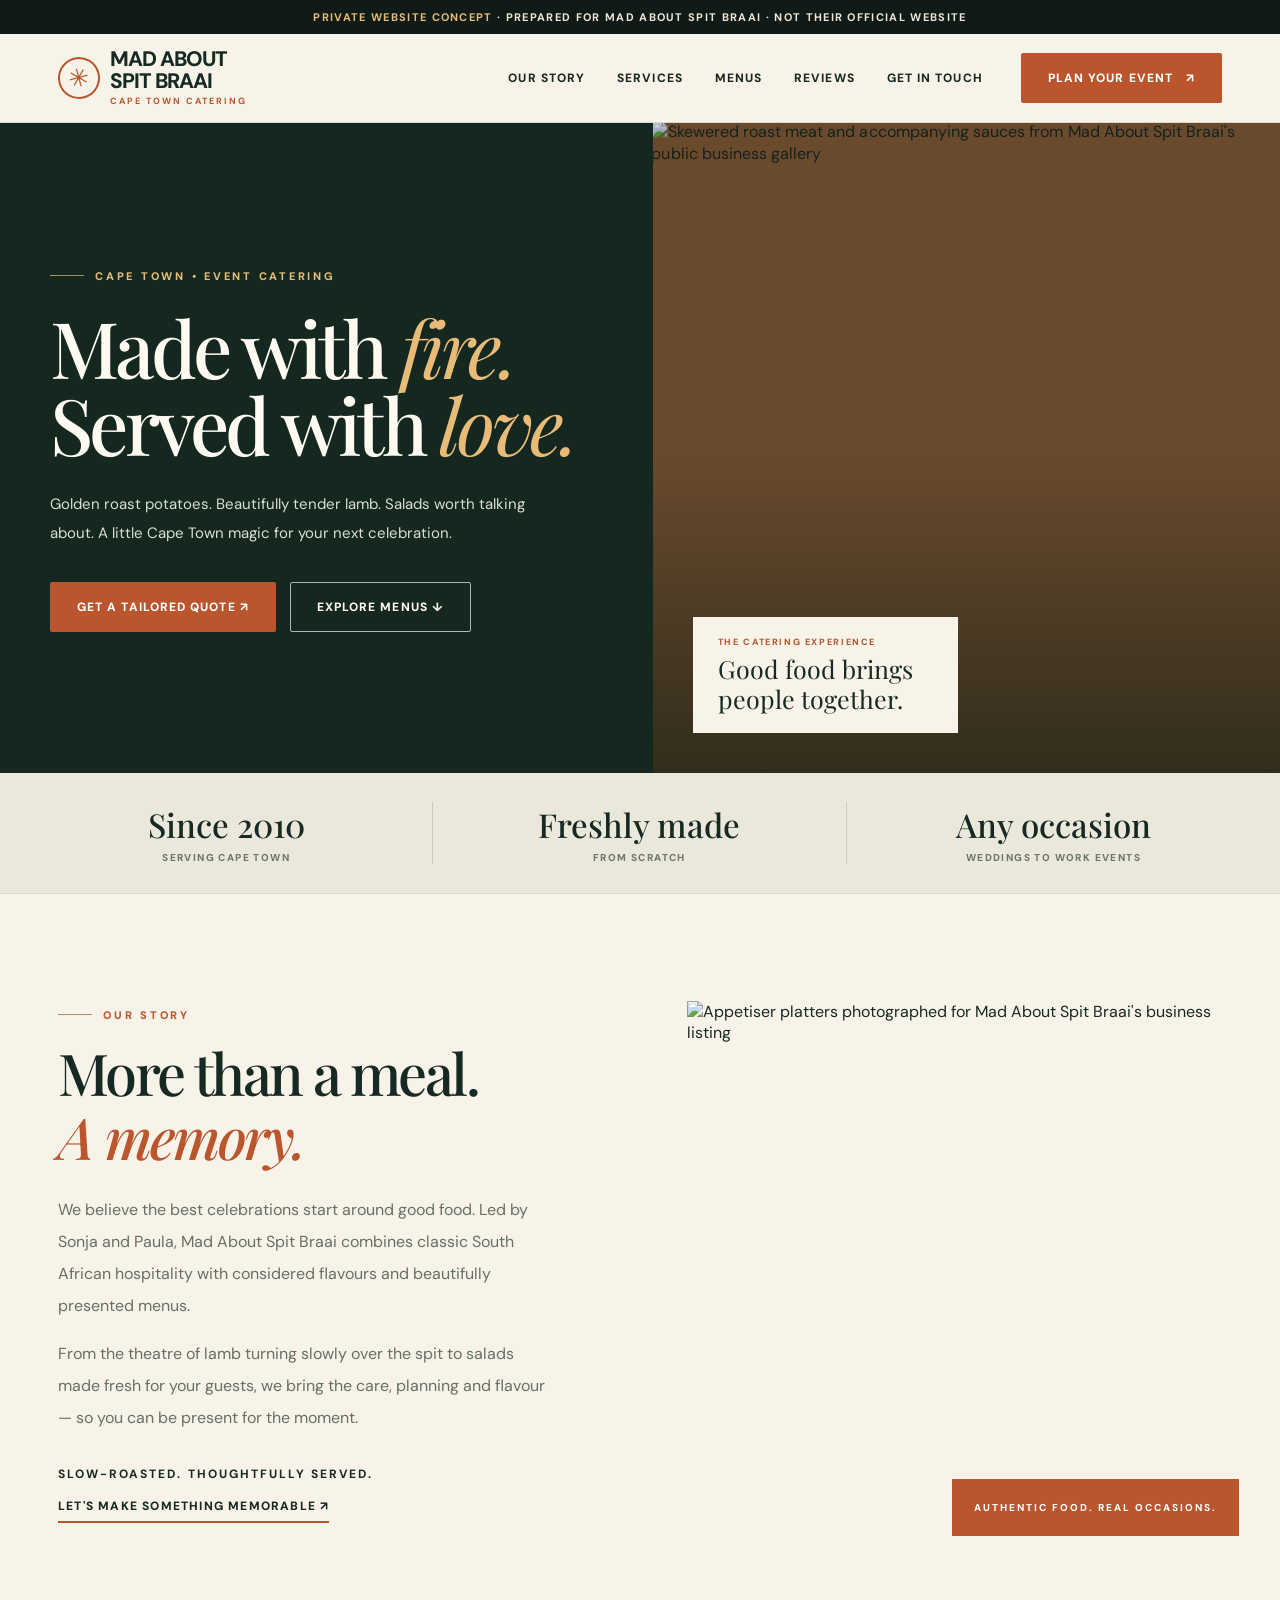
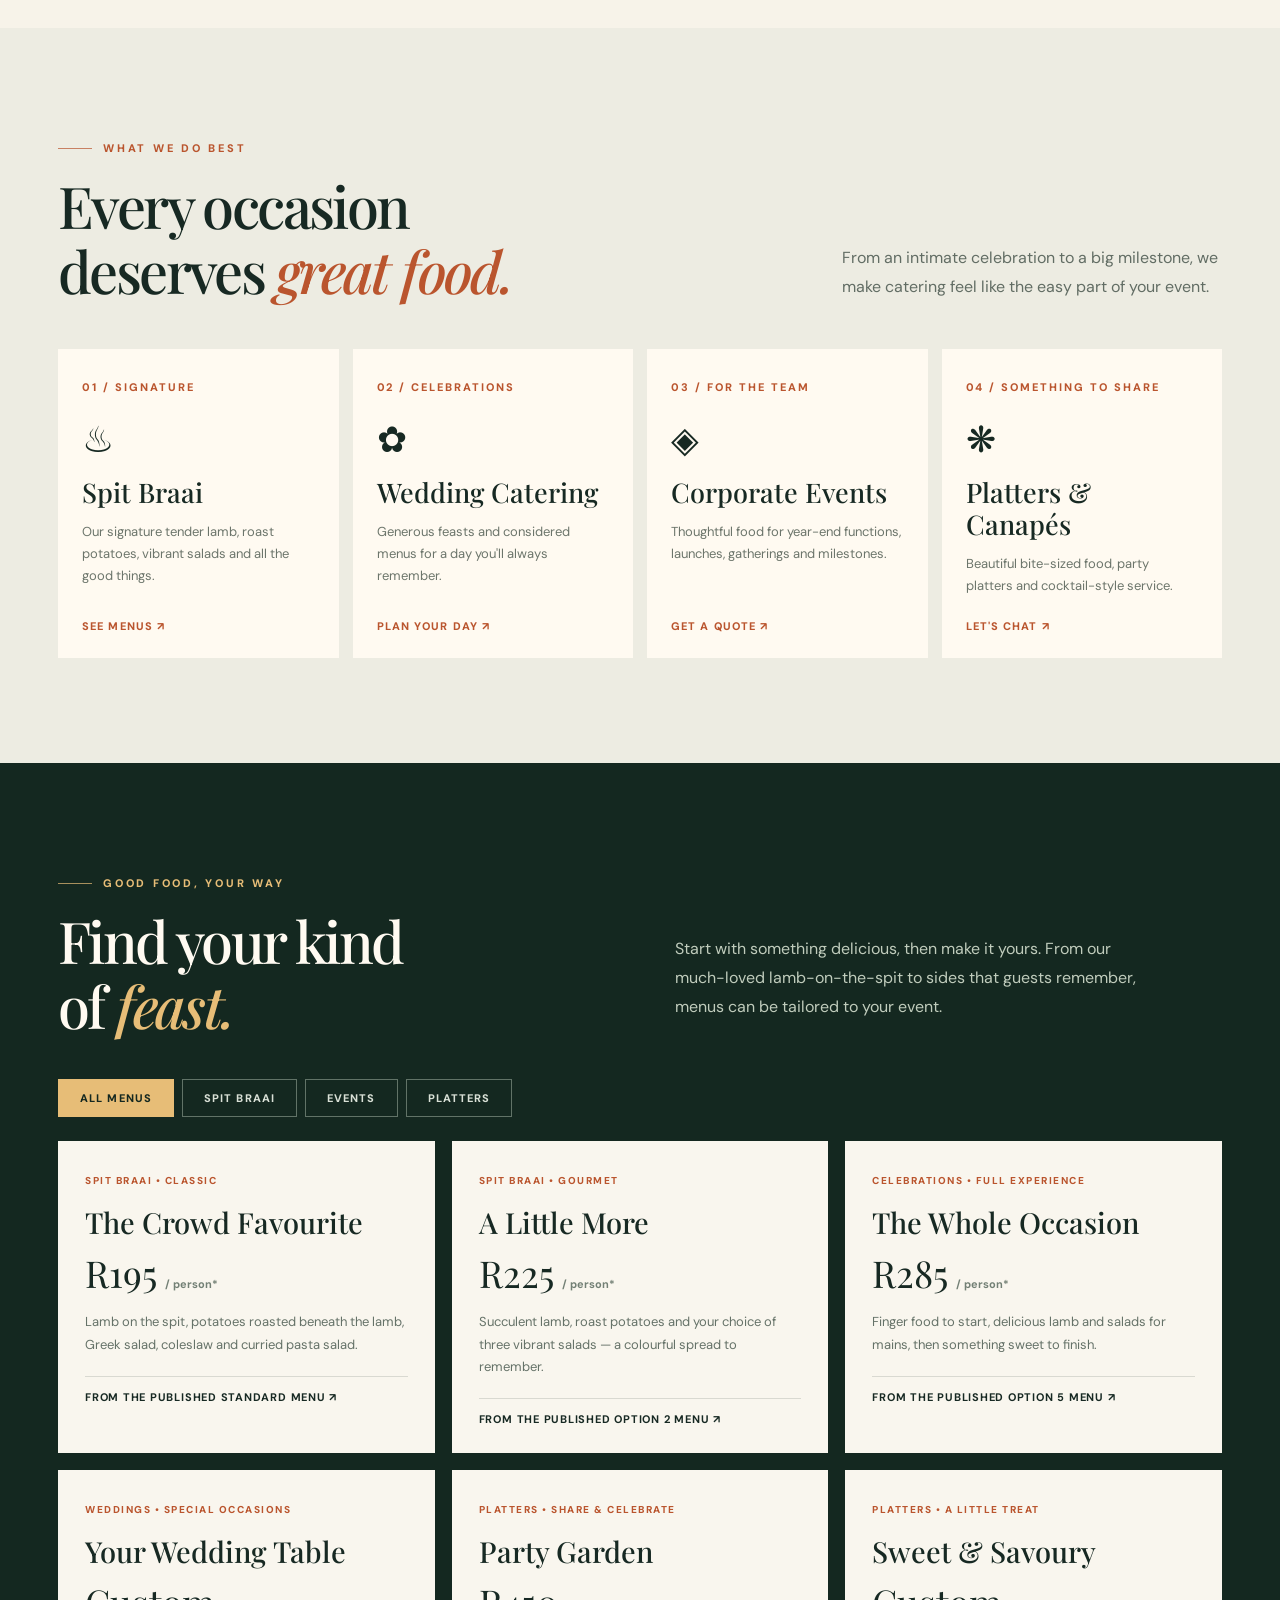
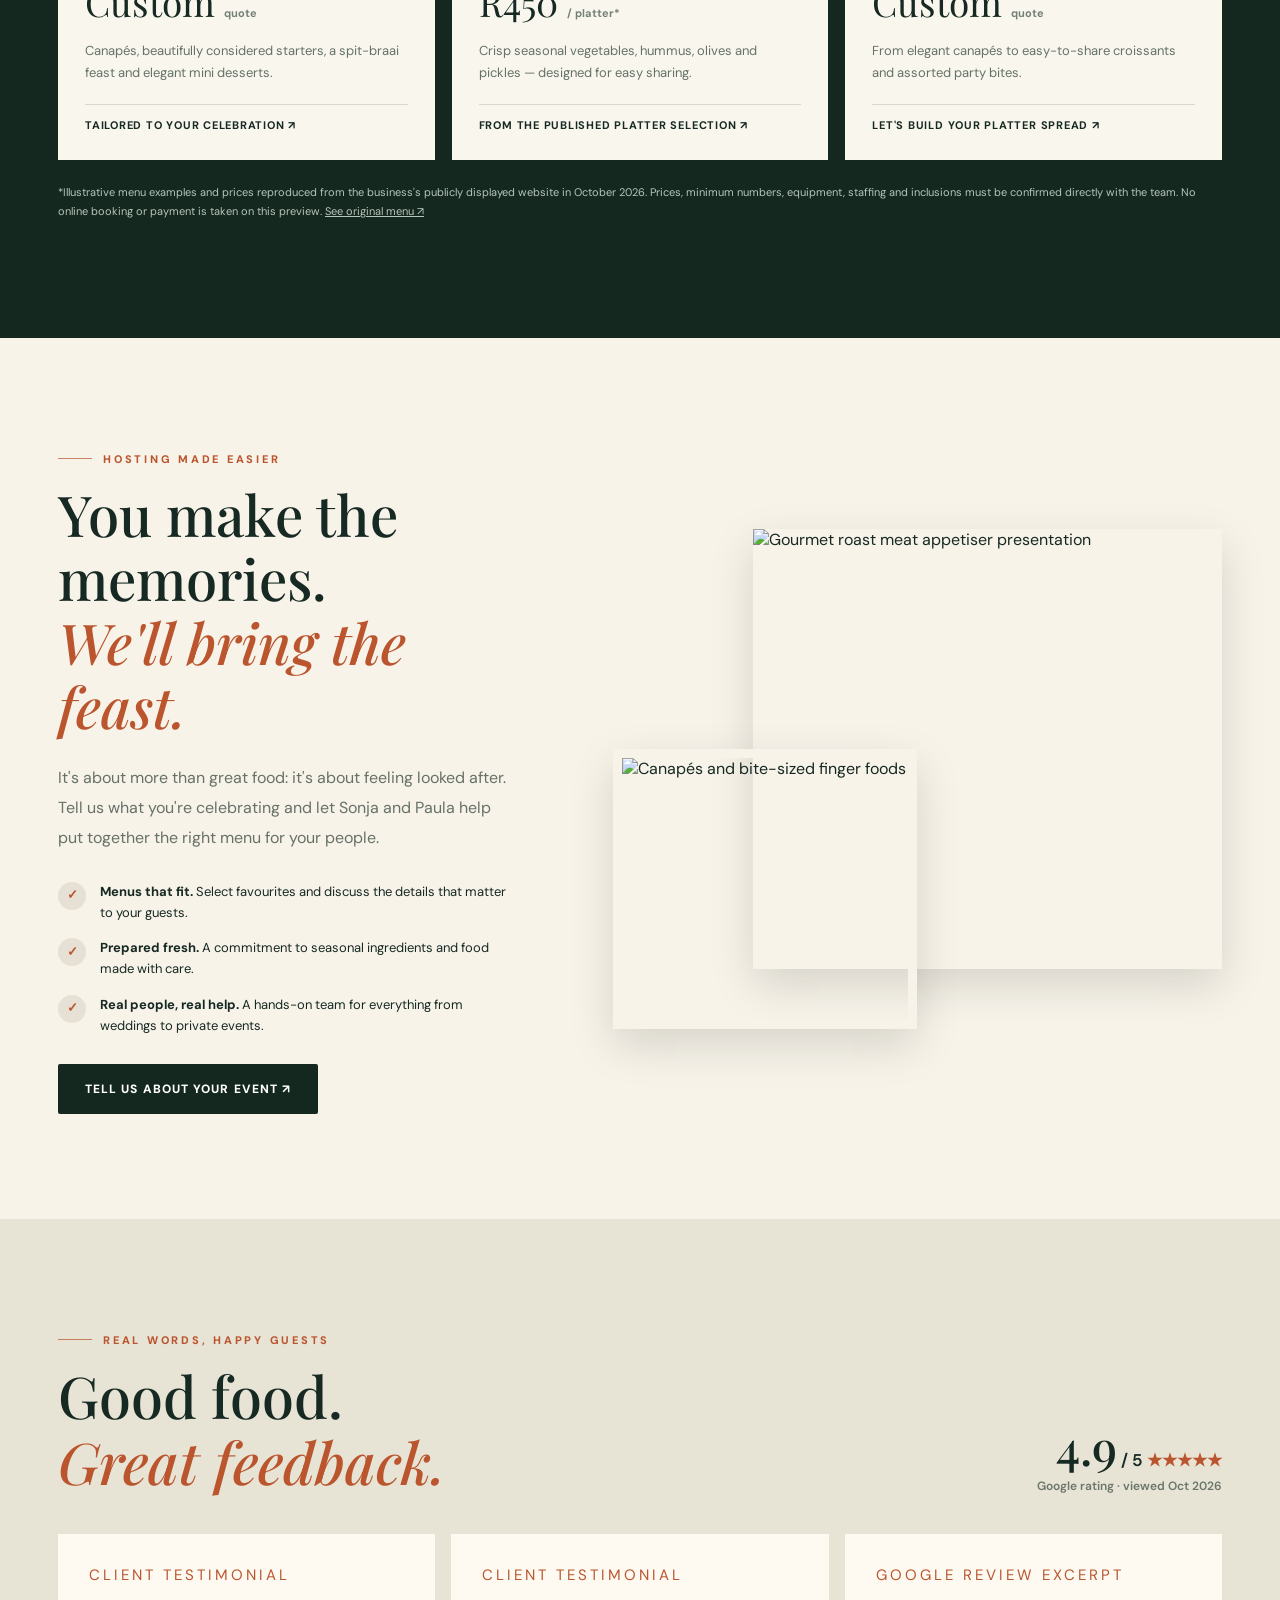
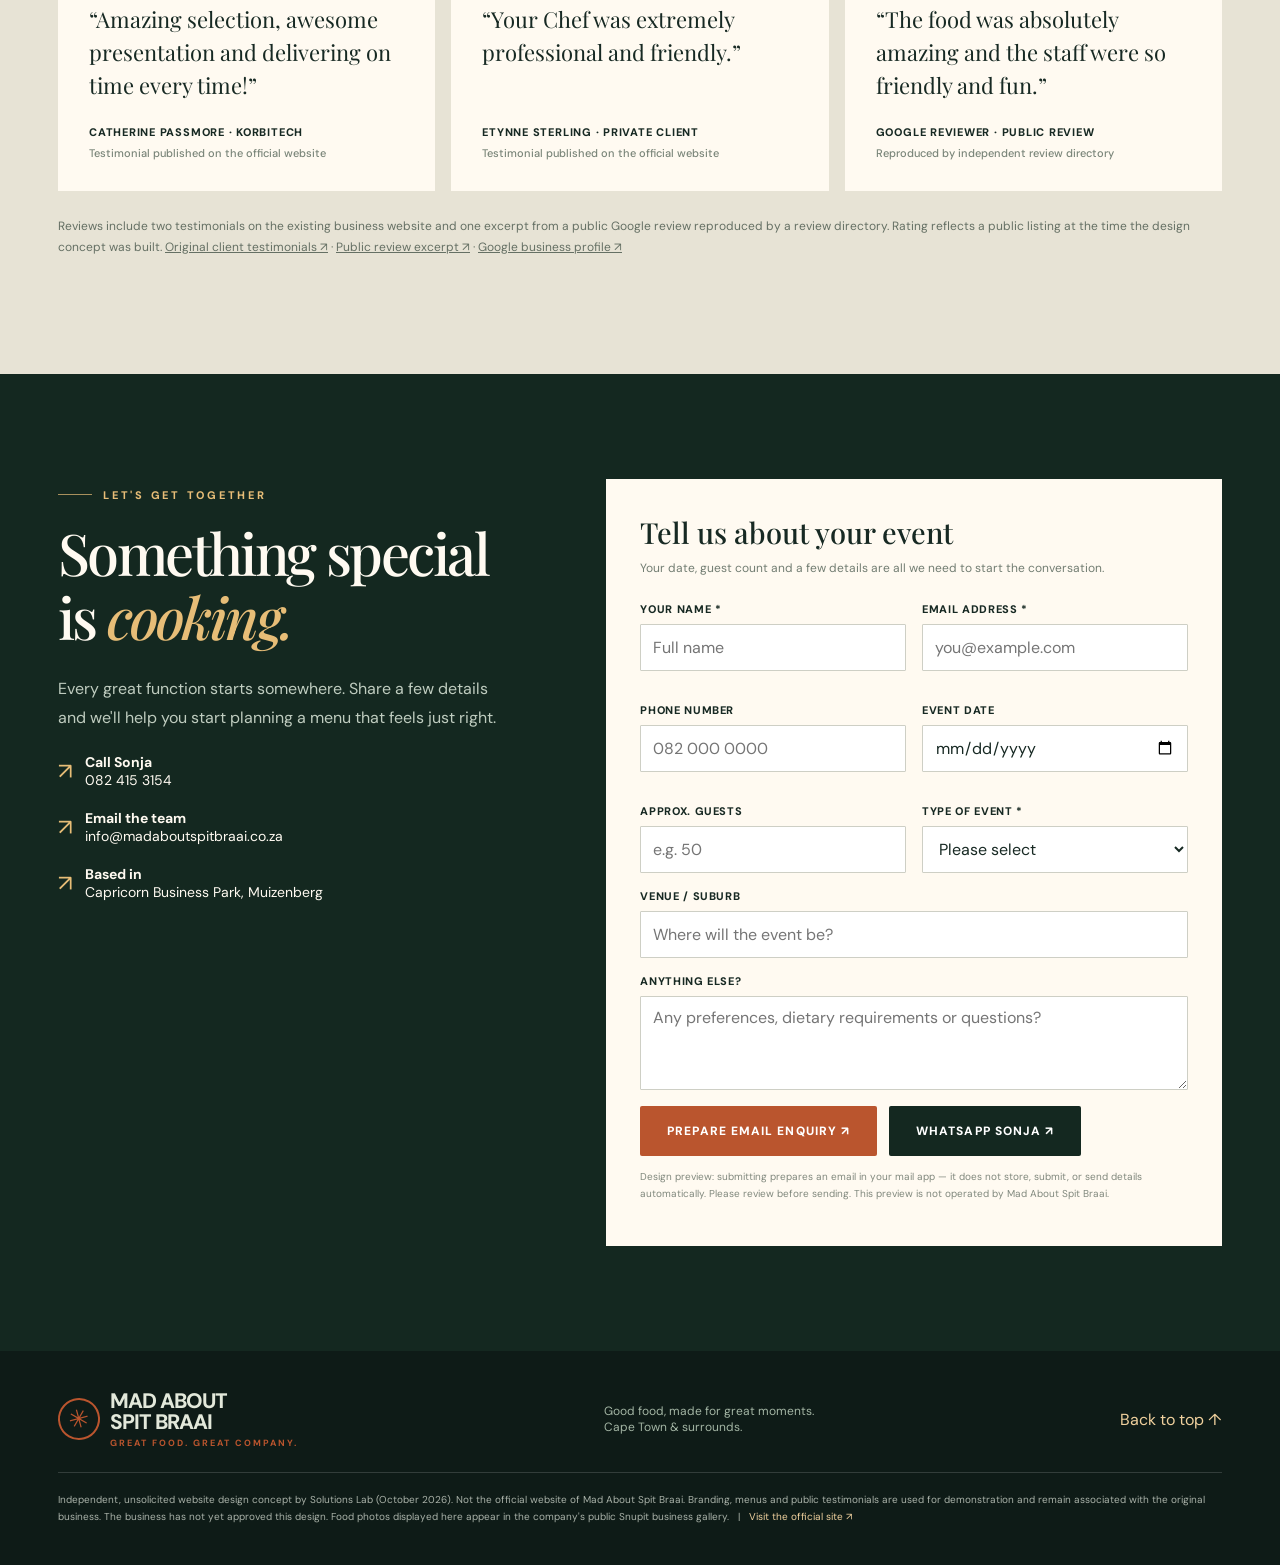
==== commit f408a0a9: "Polish proof labels and keep customer quotes concise" ====
--- a/mad-about-spit-braai-concept/index.html
+++ b/mad-about-spit-braai-concept/index.html
@@ -41,9 +41,9 @@
 </div><p class="menu-note">*Illustrative menu examples and prices reproduced from the business's publicly displayed website in October 2026. Prices, minimum numbers, equipment, staffing and inclusions must be confirmed directly with the team. No online booking or payment is taken on this preview. <a style="text-decoration:underline" target="_blank" rel="noopener" href="https://madaboutspitbraai.co.za/spit-braai-cape-town-2/">See original menu ↗</a></p></div></section>
 <section class="feature"><div class="container feature-split"><div class="feature-copy"><div class="eyebrow" style="color:var(--terra)">Hosting made easier</div><h2>You make the memories.<br><span class="emphasis">We'll bring the feast.</span></h2><p>It's about more than great food: it's about feeling looked after. Tell us what you're celebrating and let Sonja and Paula help put together the right menu for your people.</p><div class="feature-points"><div class="feature-point"><b>✓</b><span><strong>Menus that fit.</strong> Select favourites and discuss the details that matter to your guests.</span></div><div class="feature-point"><b>✓</b><span><strong>Prepared fresh.</strong> A commitment to seasonal ingredients and food made with care.</span></div><div class="feature-point"><b>✓</b><span><strong>Real people, real help.</strong> A hands-on team for everything from weddings to private events.</span></div></div><a class="btn btn-dark" href="#quote">Tell us about your event ↗</a></div><div class="feature-images"><img loading="lazy" src="https://www.snupit.co.za/content/photos/363969/363969-47be278d-78ea-4991-b6c3-64a6fa7dfa8b.jpg" alt="Gourmet roast meat appetiser presentation"><img class="feature-small" loading="lazy" src="https://www.snupit.co.za/content/photos/363969/363969-740e04ae-f44c-4d8f-85fb-b9aead842db5.jpg" alt="Canapés and bite-sized finger foods"></div></div></section>
 <section class="reviews" id="reviews"><div class="container"><div class="reviews-top"><div><div class="eyebrow" style="color:var(--terra)">Real words, happy guests</div><h2>Good food.<br><span class="emphasis">Great feedback.</span></h2></div><div class="rating"><strong>4.9</strong> / 5 <span style="color:var(--terra)">★★★★★</span><small>Google rating · viewed Oct 2026</small></div></div><div class="review-grid">
-<article class="review"><div class="stars" aria-label="Positive customer testimonial">★★★★★</div><q>Amazing selection, awesome presentation and delivering on time every time!</q><div class="author">Catherine Passmore · Korbitech<small>Testimonial published on the official website</small></div></article>
-<article class="review"><div class="stars" aria-label="Positive customer testimonial">★★★★★</div><q>Your Chef was extremely professional and friendly and as for the food, it surpassed all expectations.</q><div class="author">Etynne Sterling · Private client<small>Testimonial published on the official website</small></div></article>
-<article class="review"><div class="stars" aria-label="Positive Google review">★★★★★</div><q>The food was absolutely amazing and the staff were so friendly and fun.</q><div class="author">Google reviewer · Public review<small>Reproduced by independent review directory</small></div></article>
+<article class="review"><div class="stars" aria-label="Published customer testimonial">CLIENT TESTIMONIAL</div><q>Amazing selection, awesome presentation and delivering on time every time!</q><div class="author">Catherine Passmore · Korbitech<small>Testimonial published on the official website</small></div></article>
+<article class="review"><div class="stars" aria-label="Published customer testimonial">CLIENT TESTIMONIAL</div><q>Your Chef was extremely professional and friendly.</q><div class="author">Etynne Sterling · Private client<small>Testimonial published on the official website</small></div></article>
+<article class="review"><div class="stars" aria-label="Public Google review excerpt">GOOGLE REVIEW EXCERPT</div><q>The food was absolutely amazing and the staff were so friendly and fun.</q><div class="author">Google reviewer · Public review<small>Reproduced by independent review directory</small></div></article>
 </div><p class="reviews-note">Reviews include two testimonials on the existing business website and one excerpt from a public Google review reproduced by a review directory. Rating reflects a public listing at the time the design concept was built. <a href="https://madaboutspitbraai.co.za/" target="_blank" rel="noopener" style="text-decoration:underline">Original client testimonials ↗</a> · <a href="https://rsa.worldorgs.com/catalog/cape-town/bbq-area/mad-about-spit-braai" target="_blank" rel="noopener" style="text-decoration:underline">Public review excerpt ↗</a> · <a href="https://www.google.com/maps/search/?api=1&amp;query=Mad%20About%20Spit%20Braai%20Cape%20Town" target="_blank" rel="noopener" style="text-decoration:underline">Google business profile ↗</a></p></div></section>
 <section class="quote" id="quote"><div class="container quote-layout"><div class="quote-intro"><div class="eyebrow" style="color:var(--gold)">Let's get together</div><h2>Something special<br>is <em style="color:var(--gold)">cooking.</em></h2><p>Every great function starts somewhere. Share a few details and we'll help you start planning a menu that feels just right.</p><div class="contact-detail"><i>↗</i><div><b>Call Sonja</b><br><a href="tel:+27824153154">082 415 3154</a></div></div><div class="contact-detail"><i>↗</i><div><b>Email the team</b><br><a href="mailto:info@madaboutspitbraai.co.za">info@madaboutspitbraai.co.za</a></div></div><div class="contact-detail"><i>↗</i><div><b>Based in</b><br>Capricorn Business Park, Muizenberg</div></div></div><div class="form-panel"><h3>Tell us about your event</h3><p class="helper">Your date, guest count and a few details are all we need to start the conversation.</p><form id="event-form"><div class="field-grid"><div class="field"><label for="name">Your name *</label><input id="name" name="name" type="text" placeholder="Full name" required maxlength="100"></div><div class="field"><label for="email">Email address *</label><input id="email" name="email" type="email" placeholder="you@example.com" required maxlength="150"></div><div class="field"><label for="phone">Phone number</label><input id="phone" name="phone" type="tel" placeholder="082 000 0000" maxlength="30"></div><div class="field"><label for="date">Event date</label><input id="date" name="date" type="date"></div><div class="field"><label for="guests">Approx. guests</label><input id="guests" name="guests" type="number" min="1" max="5000" placeholder="e.g. 50"></div><div class="field"><label for="type">Type of event *</label><select id="type" name="type" required><option value="">Please select</option><option>Spit braai</option><option>Wedding</option><option>Corporate event</option><option>Private celebration</option><option>Platters / cocktails</option><option>Something else</option></select></div></div><div class="field"><label for="place">Venue / suburb</label><input id="place" name="place" type="text" placeholder="Where will the event be?" maxlength="150"></div><div class="field"><label for="notes">Anything else?</label><textarea id="notes" name="notes" placeholder="Any preferences, dietary requirements or questions?" maxlength="2000"></textarea></div><div class="form-actions"><button class="btn btn-primary" type="submit">Prepare email enquiry ↗</button><a class="btn btn-dark" id="whatsapp-link" href="https://wa.me/27824153154?text=Hi%20Sonja%2C%20I'd%20like%20to%20ask%20about%20catering%20for%20an%20event." target="_blank" rel="noopener">WhatsApp Sonja ↗</a></div><p class="form-note">Design preview: submitting prepares an email in your mail app — it does not store, submit, or send details automatically. Please review before sending. This preview is not operated by Mad About Spit Braai.</p></form></div></div></section>
 </main>
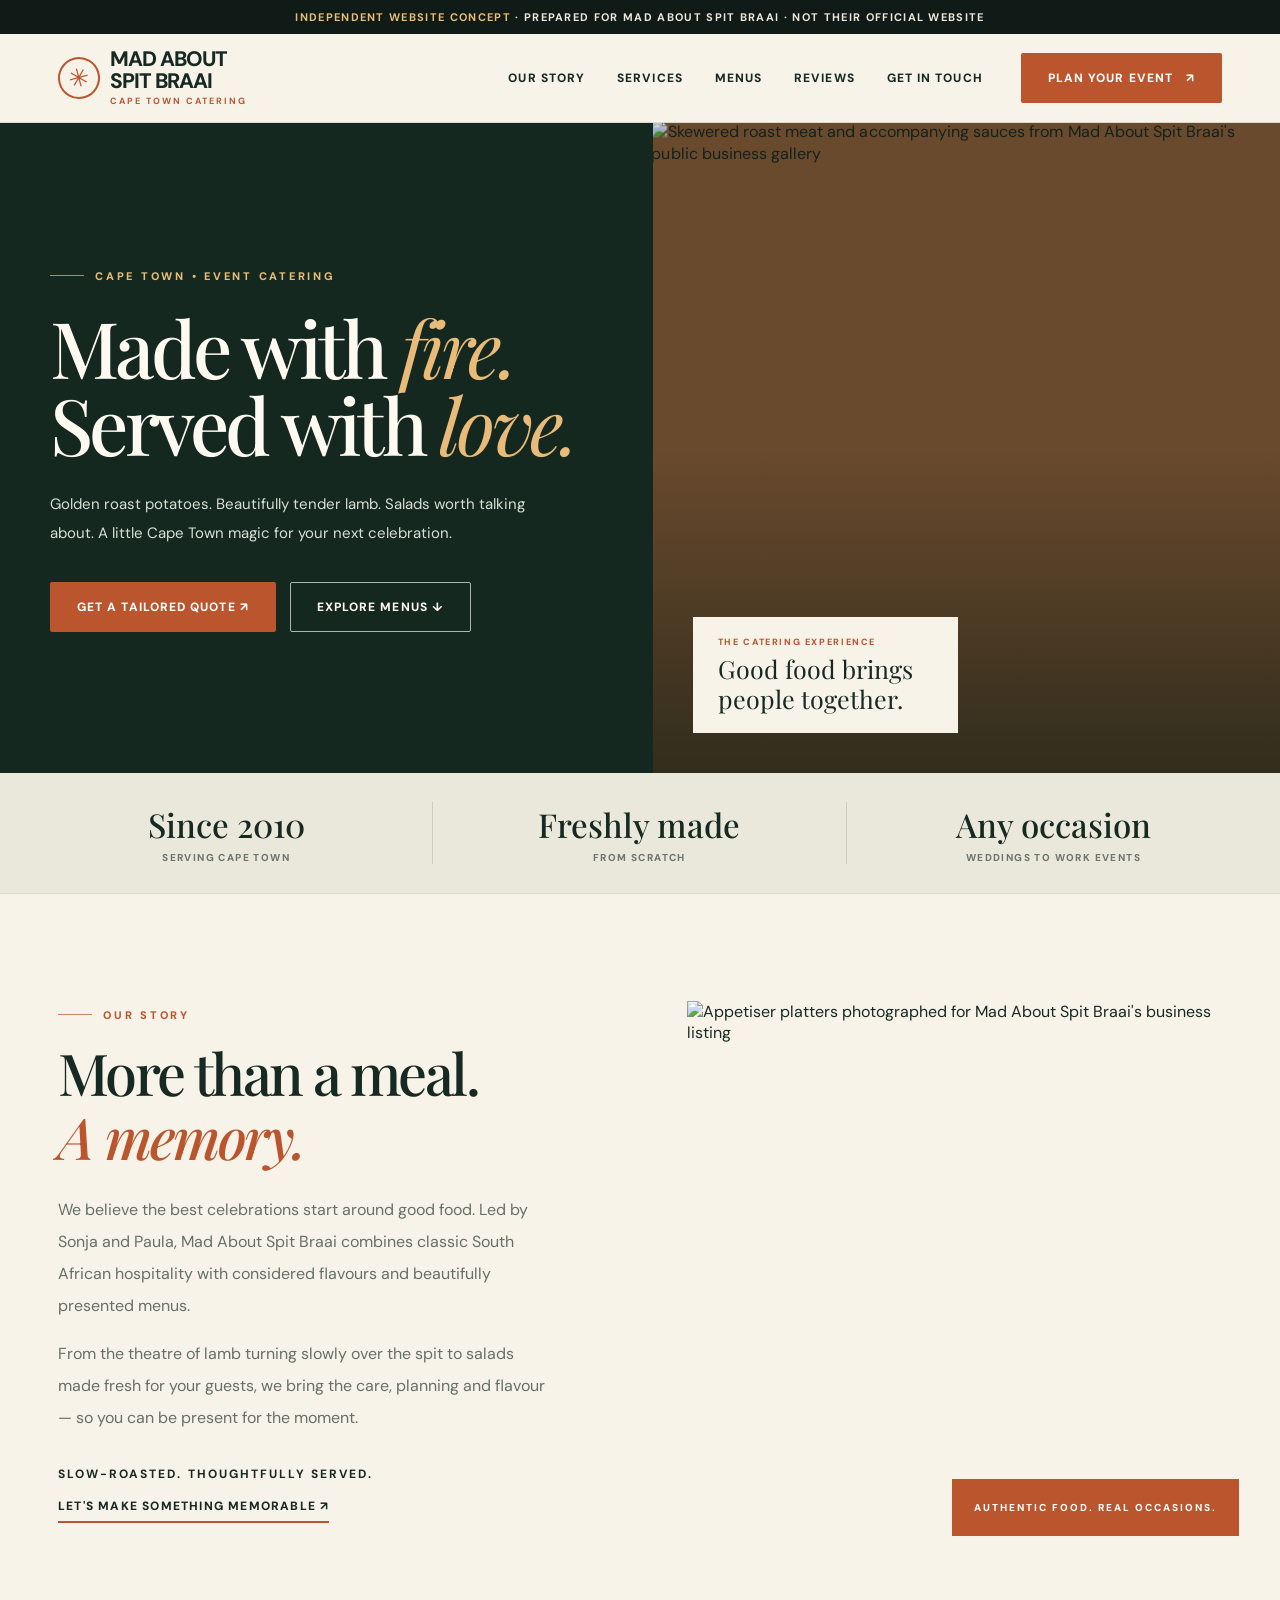
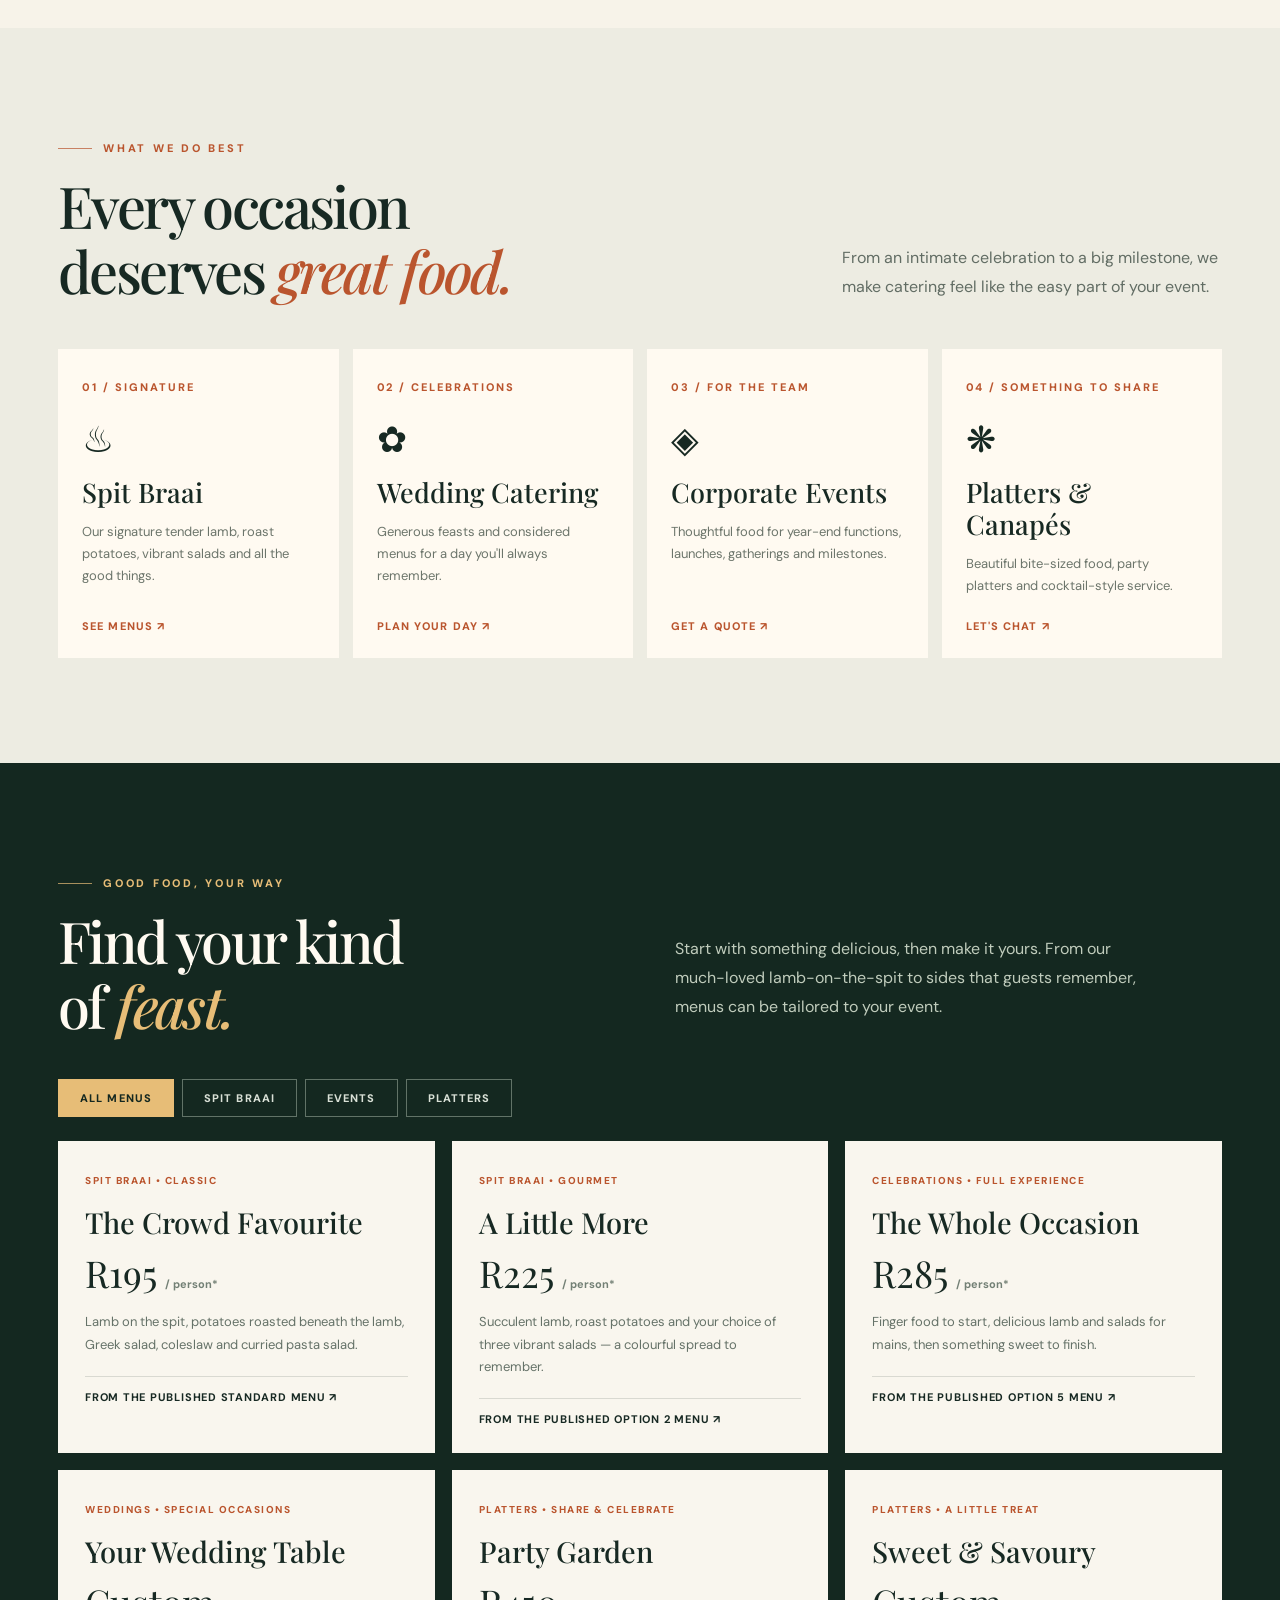
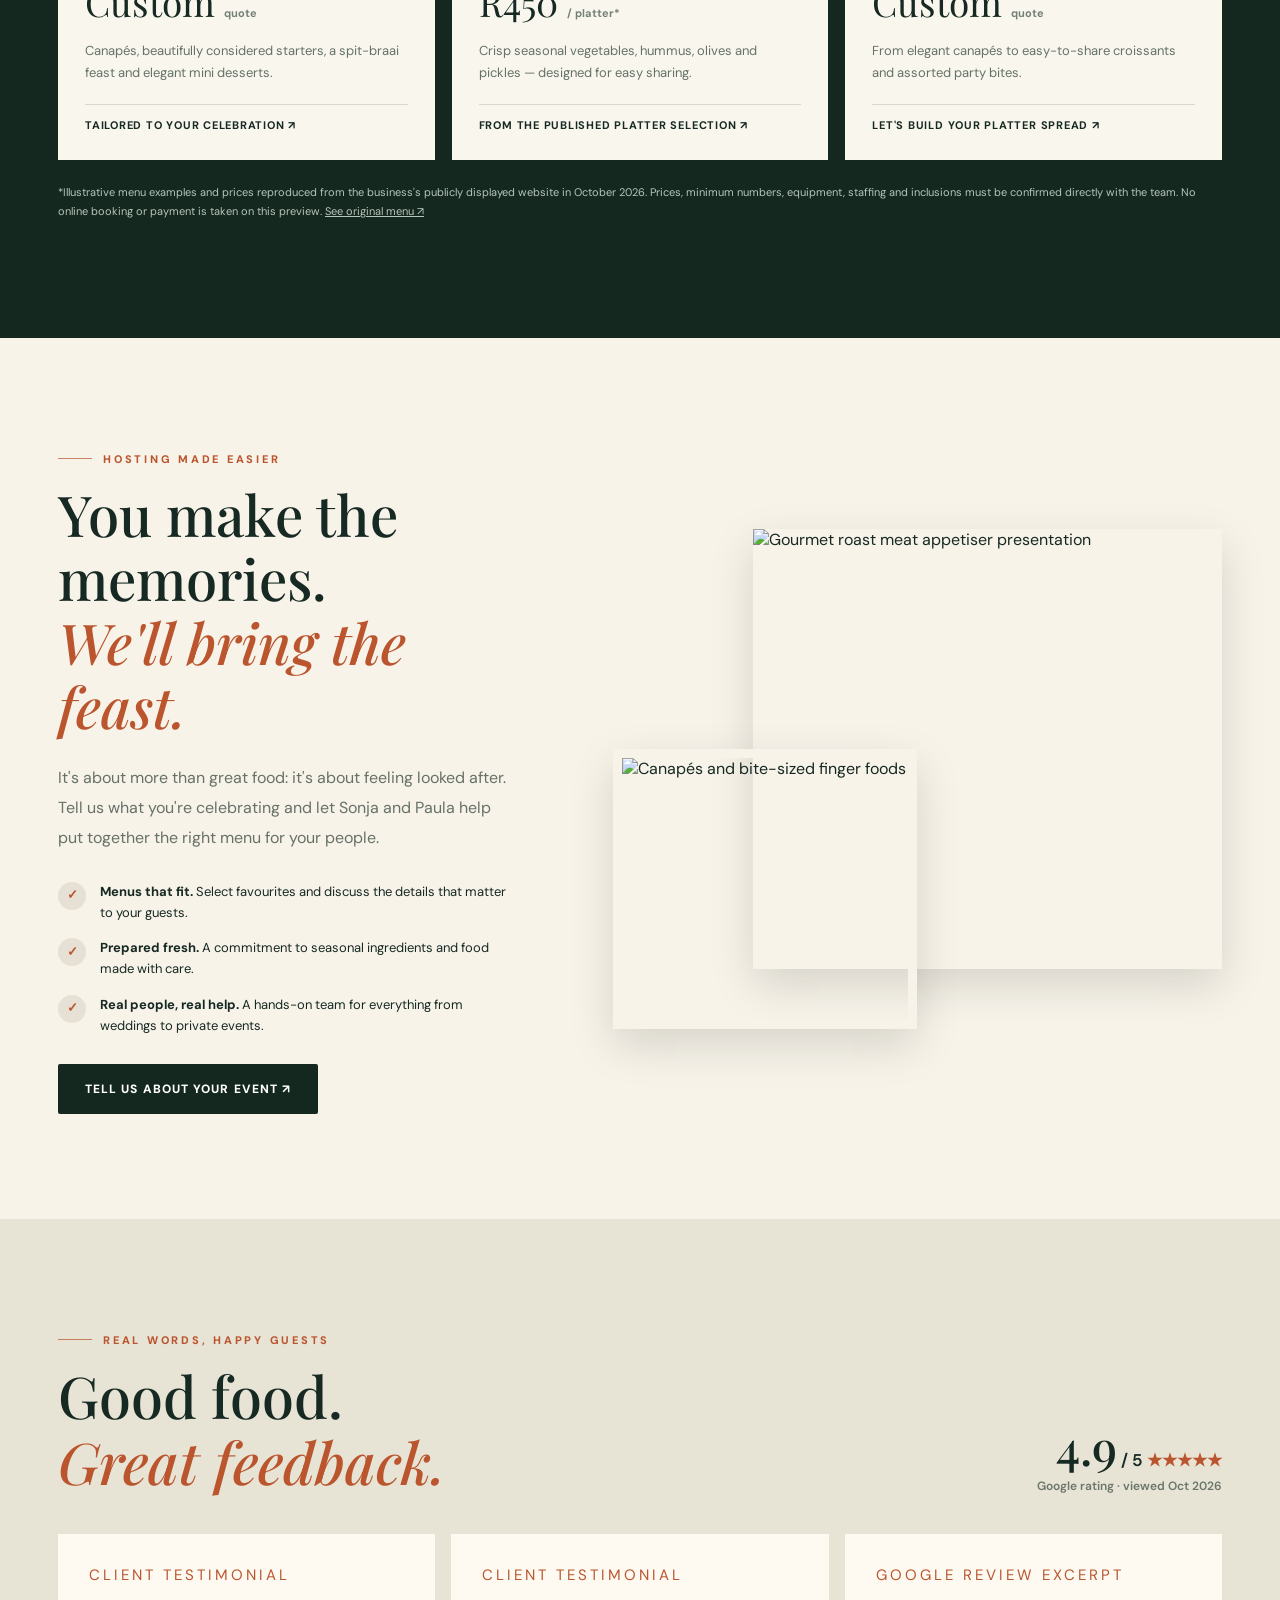
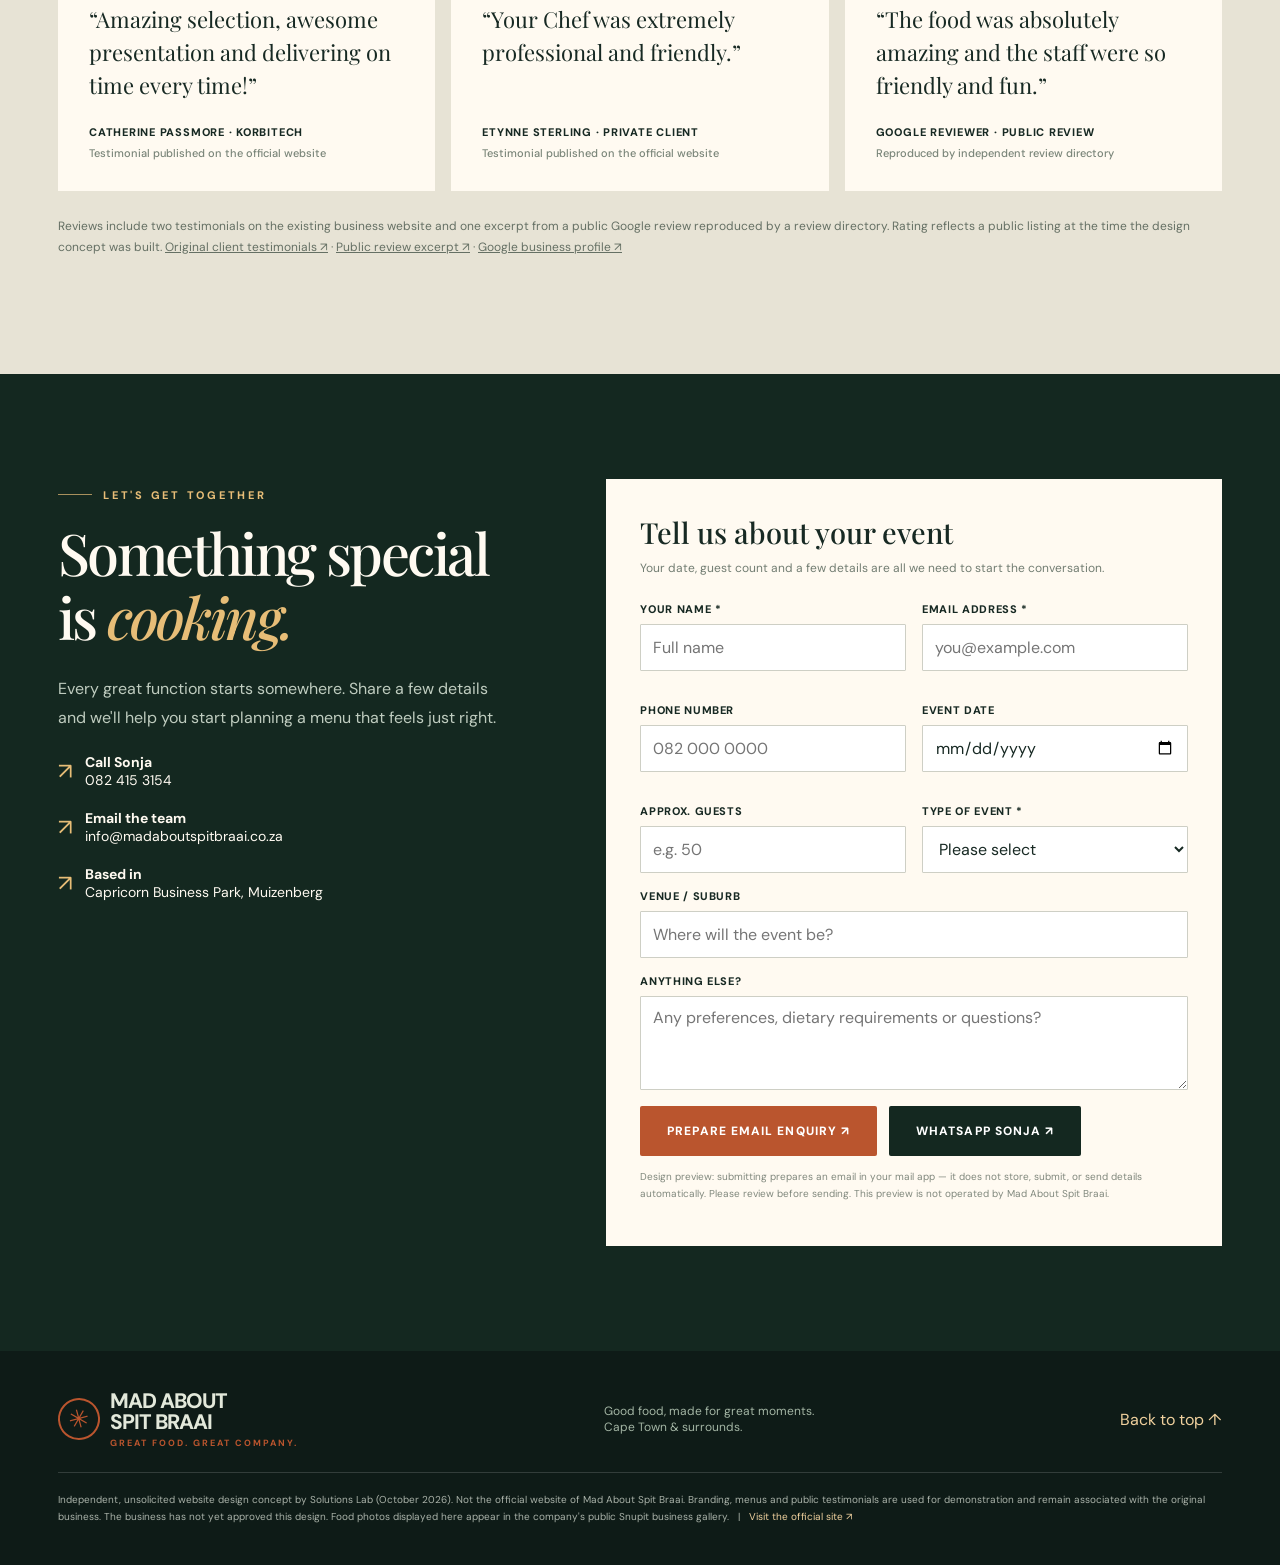
==== commit 7ee794ce: "Clarify preview status on public GitHub Pages" ====
--- a/mad-about-spit-braai-concept/index.html
+++ b/mad-about-spit-braai-concept/index.html
@@ -24,7 +24,7 @@
 </style>
 </head>
 <body>
-<div class="preview"><span>Private website concept</span> · Prepared for Mad About Spit Braai · Not their official website</div>
+<div class="preview"><span>Independent website concept</span> · Prepared for Mad About Spit Braai · Not their official website</div>
 <header class="header"><nav class="nav container" aria-label="Main navigation"><a class="brand" href="#top" aria-label="Mad About Spit Braai home"><span class="brand-mark">✳</span><span class="brand-text">MAD ABOUT<br>SPIT BRAAI<small>CAPE TOWN CATERING</small></span></a><div class="navlinks" id="navlinks"><a href="#about">Our story</a><a href="#services">Services</a><a href="#menus">Menus</a><a href="#reviews">Reviews</a><a href="#quote">Get in touch</a></div><a class="btn btn-primary" href="#quote">Plan your event <span aria-hidden="true">↗</span></a><button class="menu-btn" type="button" aria-label="Toggle menu" aria-expanded="false" aria-controls="navlinks" id="mobile-menu">☰</button></nav></header>
 <main id="top">
 <section class="hero" aria-labelledby="hero-title" style="padding:0"><div class="hero-copy"><div class="eyebrow">Cape Town • Event catering</div><h1 id="hero-title">Made with <em>fire.</em><br>Served with <em>love.</em></h1><p class="hero-p">Golden roast potatoes. Beautifully tender lamb. Salads worth talking about. A little Cape Town magic for your next celebration.</p><div class="hero-actions"><a class="btn btn-primary" href="#quote">Get a tailored quote ↗</a><a class="btn btn-outline" href="#menus">Explore menus ↓</a></div></div><div class="hero-media"><img src="https://www.snupit.co.za/content/photos/363969/363969-47be278d-78ea-4991-b6c3-64a6fa7dfa8b.jpg" alt="Skewered roast meat and accompanying sauces from Mad About Spit Braai's public business gallery" fetchpriority="high"><div class="hero-stamp"><span>The catering experience</span>Good food brings people together.</div></div></section>
